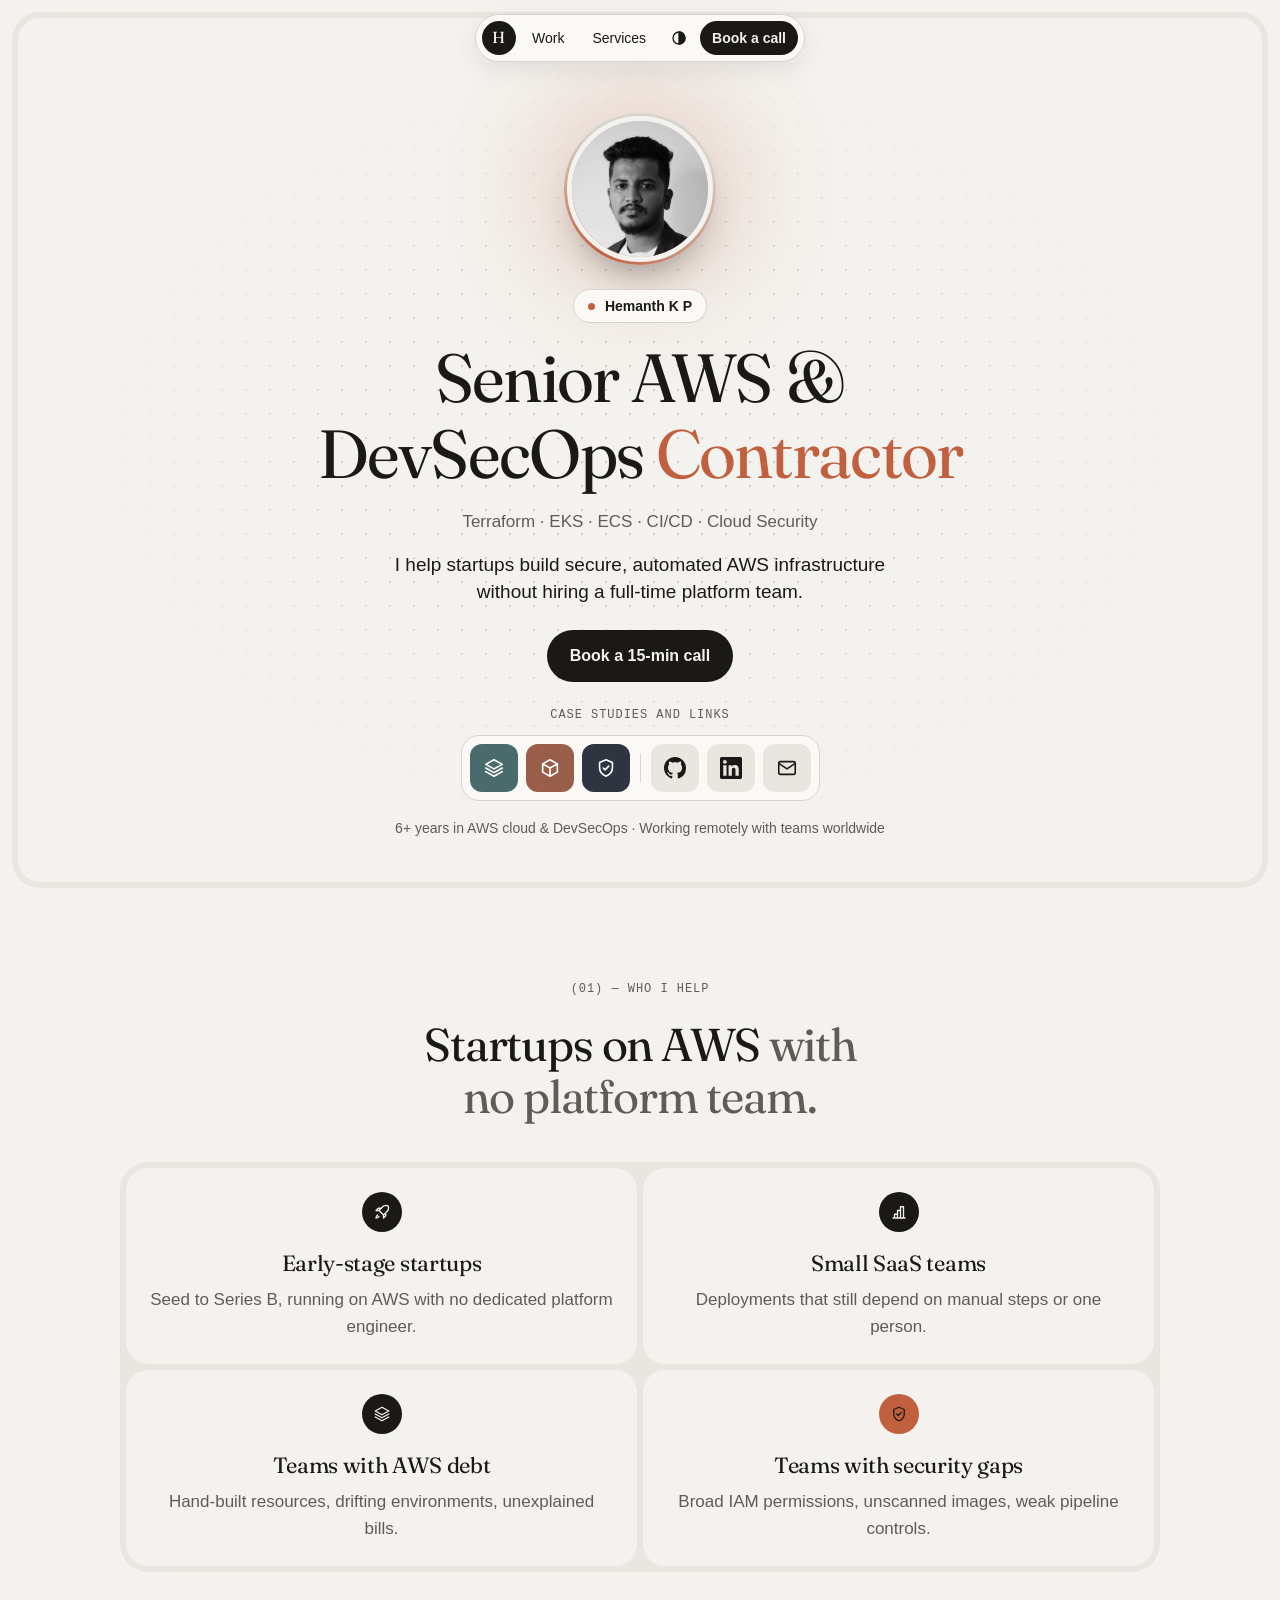
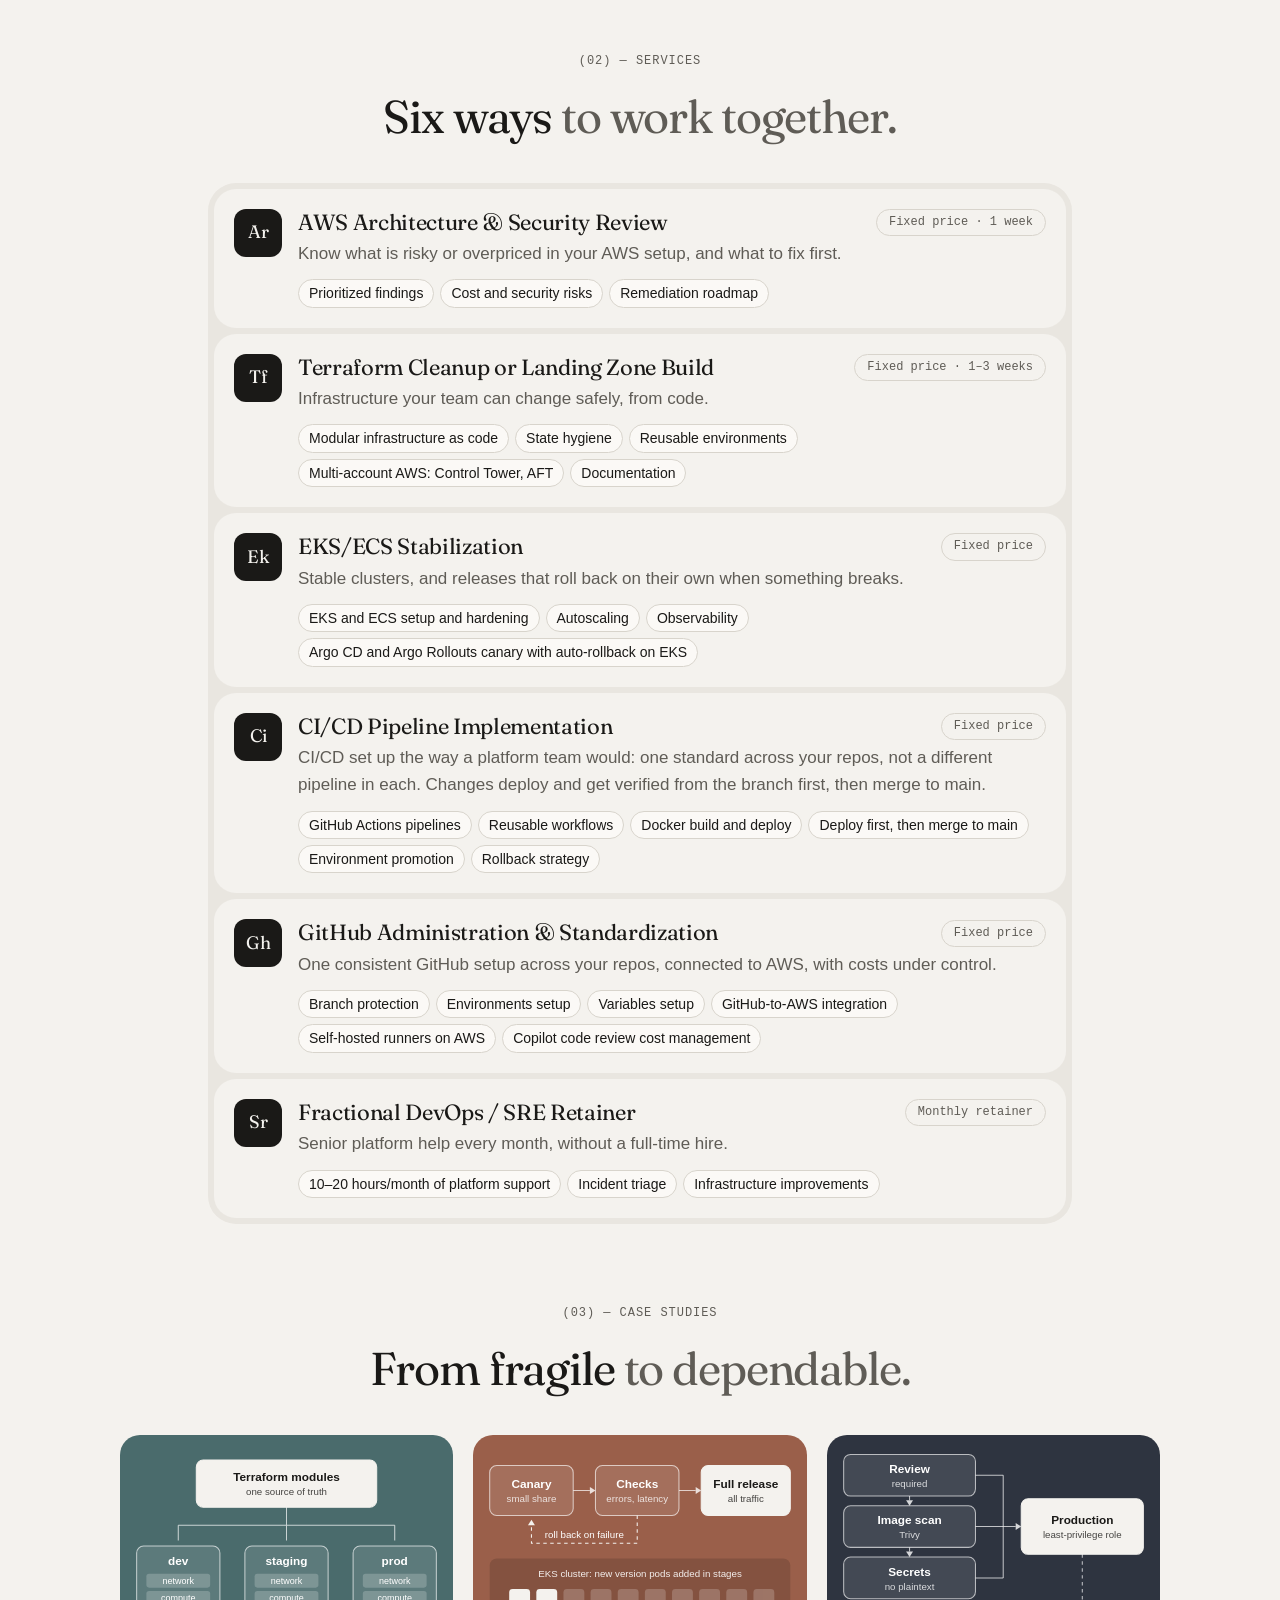
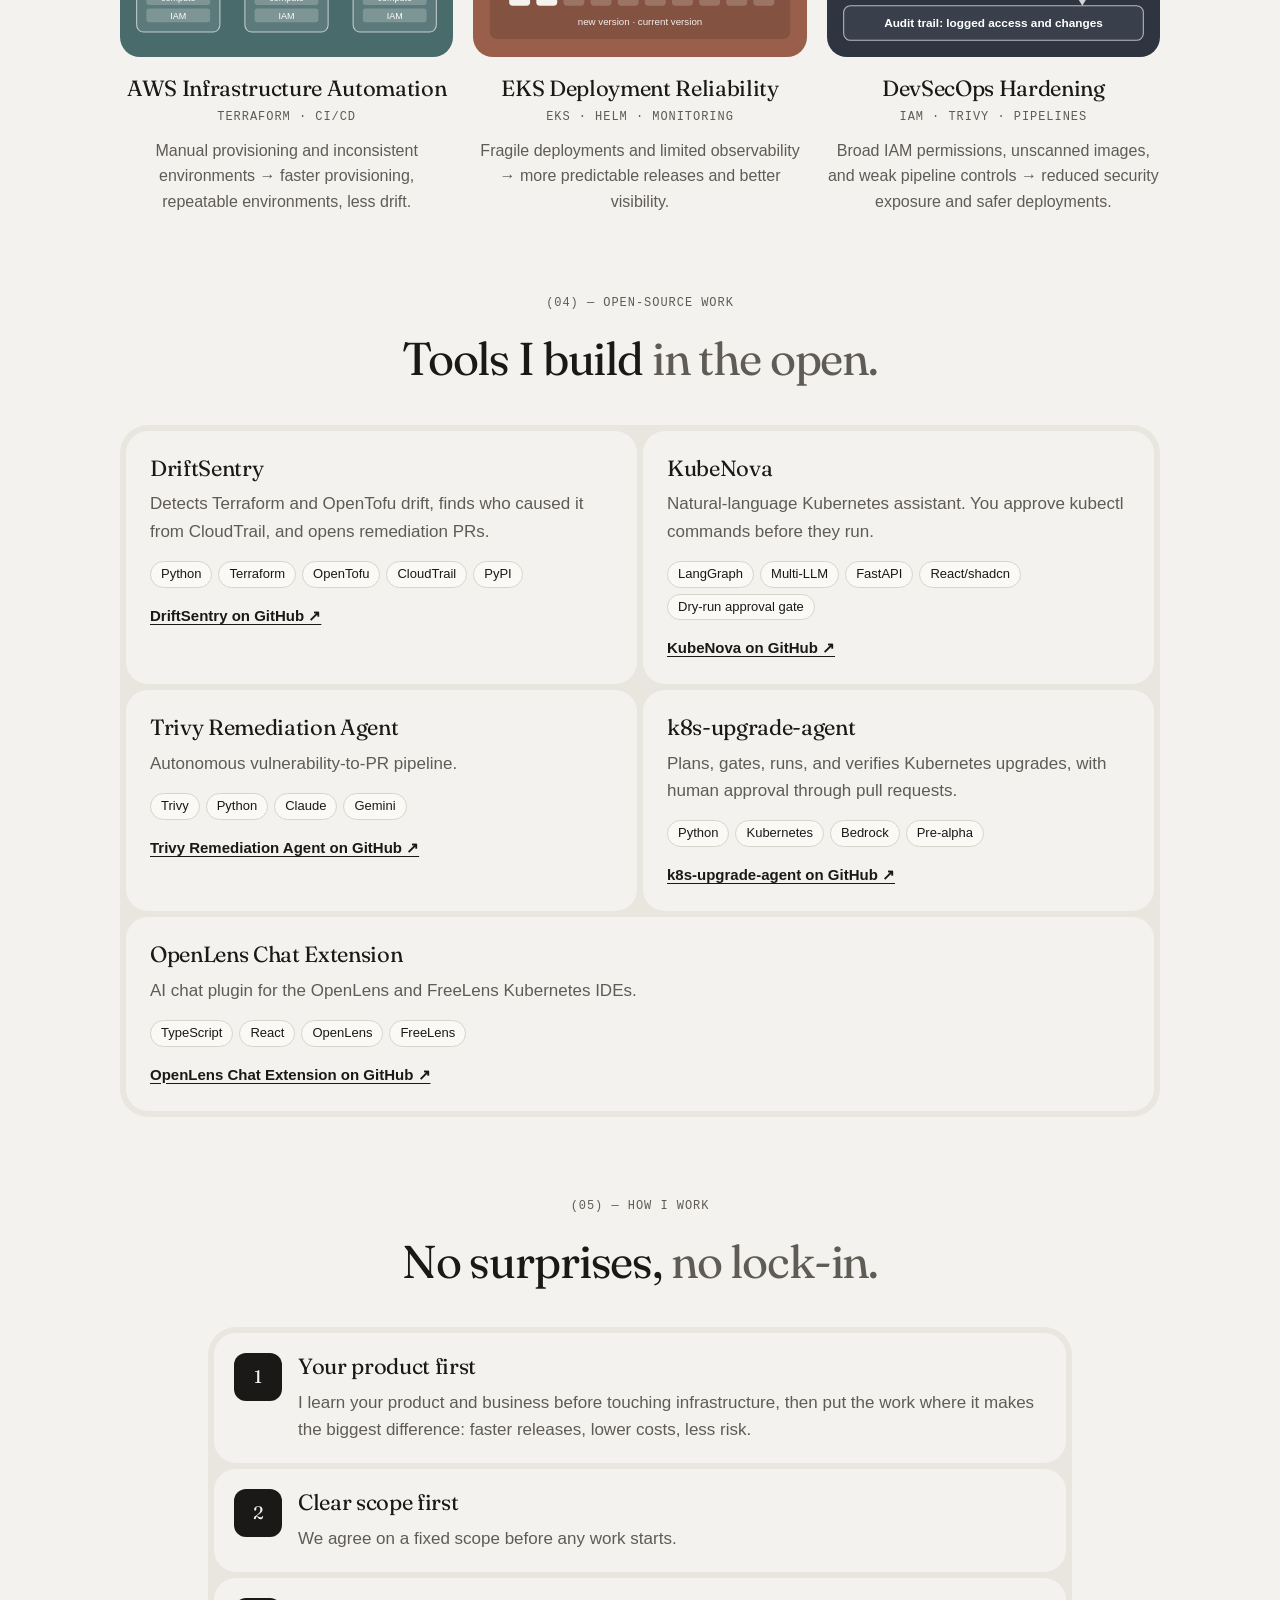
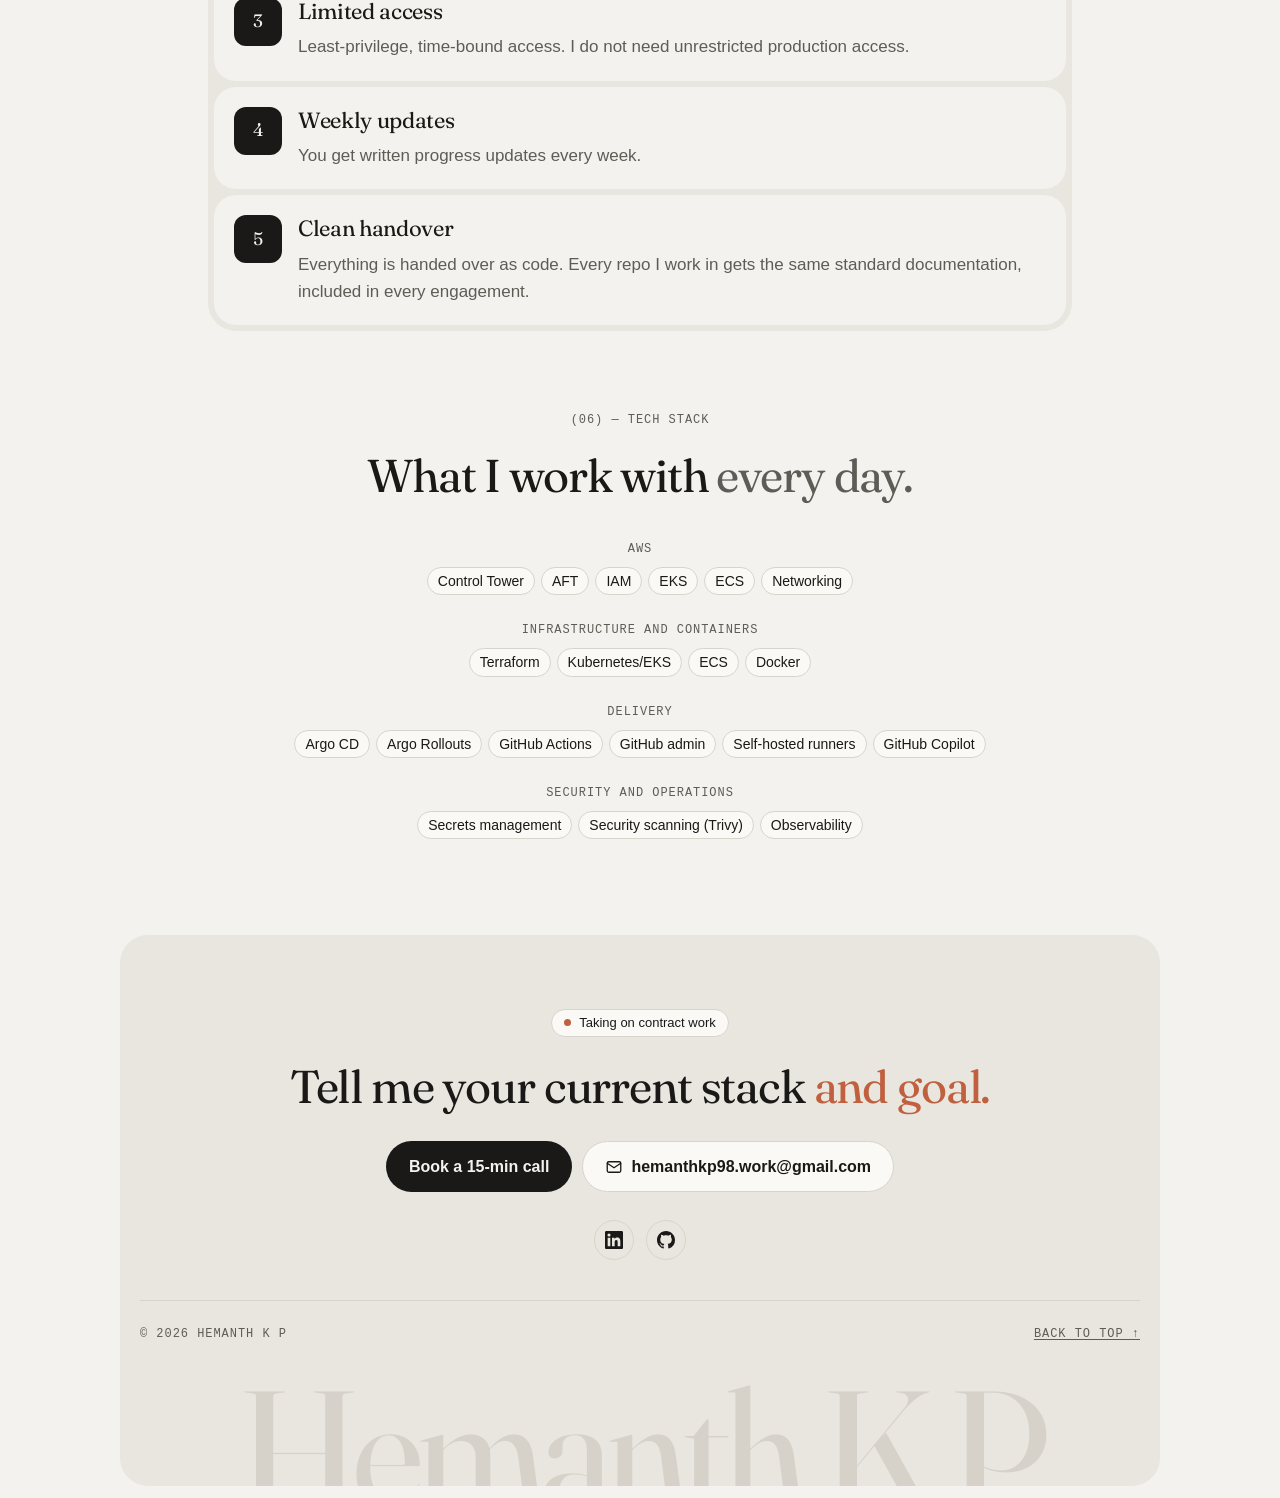
==== index.html @ f5796309 "Add portfolio site for AWS and DevSecOps contracting A static sales page for freelance AWS and DevSe" ====
<!doctype html>
<html lang="en">
<head>
  <meta charset="utf-8">
  <meta name="viewport" content="width=device-width, initial-scale=1">
  <title>Hemanth K P | Senior AWS &amp; DevSecOps Contractor</title>
  <meta name="description" content="I help startups build secure, automated AWS infrastructure without hiring a full-time platform team. Terraform, EKS, ECS, CI/CD, and cloud security.">
  <meta property="og:type" content="website">
  <meta property="og:site_name" content="Hemanth K P">
  <meta property="og:title" content="Hemanth K P | Senior AWS &amp; DevSecOps Contractor">
  <meta property="og:description" content="I help startups build secure, automated AWS infrastructure without hiring a full-time platform team.">
  <meta name="twitter:card" content="summary">
  <link rel="icon" href="assets/img/favicon.svg" type="image/svg+xml">
  <script>
    document.documentElement.classList.add('js');
    try {
      var savedTheme = localStorage.getItem('theme');
      if (savedTheme) document.documentElement.dataset.theme = savedTheme;
    } catch (e) {}
  </script>
  <link rel="preconnect" href="https://fonts.googleapis.com">
  <link rel="preconnect" href="https://fonts.gstatic.com" crossorigin>
  <link rel="stylesheet" href="https://fonts.googleapis.com/css2?family=Fraunces:opsz,wght@9..144,400&amp;display=swap">
  <link rel="stylesheet" href="assets/css/style.css">
  <script src="assets/js/site.js" defer></script>
</head>
<body>
  <svg class="sprite" aria-hidden="true">
    <symbol id="i-infra" viewBox="0 0 24 24"><path d="M12 3 3 8l9 5 9-5zM3 12l9 5 9-5M3 16l9 5 9-5"/></symbol>
    <symbol id="i-rollout" viewBox="0 0 24 24"><path d="M12 3 4 7.5v9L12 21l8-4.5v-9zM4 7.5l8 4.5 8-4.5M12 12v9"/></symbol>
    <symbol id="i-shield" viewBox="0 0 24 24"><path d="M12 3 5 6v5.5c0 4.4 2.9 7.9 7 9.5 4.1-1.6 7-5.1 7-9.5V6zM9 12l2 2 4-4"/></symbol>
    <symbol id="i-mail" viewBox="0 0 24 24"><rect x="3" y="5" width="18" height="14" rx="2"/><path d="m3 7 9 6 9-6"/></symbol>
    <symbol id="i-theme" viewBox="0 0 24 24"><circle cx="12" cy="12" r="8"/><path d="M12 4v16a8 8 0 0 0 0-16z" fill="currentColor"/></symbol>
    <symbol id="i-rocket" viewBox="0 0 24 24"><path d="M14 4c3-1 5-1 6 0 1 1 1 3 0 6l-6 6-6-6zM8 10H4l3-3h4M14 16v4l3-3v-4M6 16c-1 1-2 3-2 4 1 0 3-1 4-2"/></symbol>
    <symbol id="i-steps" viewBox="0 0 24 24"><path d="M4 20h16M6 20v-5h4v5M10 20V10h4v10M14 20V5h4v15"/></symbol>
    <symbol id="i-github" viewBox="0 0 16 16"><path d="M8 0C3.58 0 0 3.58 0 8c0 3.54 2.29 6.53 5.47 7.59.4.07.55-.17.55-.38 0-.19-.01-.82-.01-1.49-2.01.37-2.53-.49-2.69-.94-.09-.23-.48-.94-.82-1.13-.28-.15-.68-.52-.01-.53.63-.01 1.08.58 1.23.82.72 1.21 1.87.87 2.33.66.07-.52.28-.87.51-1.07-1.78-.2-3.64-.89-3.64-3.95 0-.87.31-1.59.82-2.15-.08-.2-.36-1.02.08-2.12 0 0 .67-.21 2.2.82.64-.18 1.32-.27 2-.27s1.36.09 2 .27c1.53-1.04 2.2-.82 2.2-.82.44 1.1.16 1.92.08 2.12.51.56.82 1.27.82 2.15 0 3.07-1.87 3.75-3.65 3.95.29.25.54.73.54 1.48 0 1.07-.01 1.93-.01 2.2 0 .21.15.46.55.38A8.01 8.01 0 0 0 16 8c0-4.42-3.58-8-8-8z"/></symbol>
    <symbol id="i-linkedin" viewBox="0 0 24 24"><path d="M20.45 20.45h-3.56v-5.57c0-1.33-.02-3.04-1.85-3.04-1.85 0-2.14 1.45-2.14 2.94v5.67H9.35V9h3.41v1.56h.05c.48-.9 1.64-1.85 3.37-1.85 3.6 0 4.27 2.37 4.27 5.46v6.28zM5.34 7.43a2.06 2.06 0 1 1 0-4.13 2.06 2.06 0 0 1 0 4.13zM7.12 20.45H3.56V9h3.56v11.45zM22.22 0H1.77C.79 0 0 .77 0 1.73v20.54C0 23.23.79 24 1.77 24h20.45c.98 0 1.78-.77 1.78-1.73V1.73C24 .77 23.2 0 22.22 0z"/></symbol>
  </svg>

  <nav class="nav" aria-label="Main">
    <div class="nav-pill">
      <a class="nav-logo" href="index.html" aria-label="Hemanth K P, home">H</a>
      <a class="nav-link" href="#work">Work</a>
      <a class="nav-link" href="#services">Services</a>
      <button class="theme-toggle" type="button" aria-label="Dark theme"><svg class="icon" aria-hidden="true"><use href="#i-theme"></use></svg></button>
      <a class="nav-link nav-book" href="https://calendly.com/hemanthkp98/15min" target="_blank" rel="noopener">Book a call</a>
    </div>
  </nav>

  <header class="hero">
    <div class="avatar"><img src="assets/img/hemanth.jpg" width="408" height="408" alt="Hemanth K P"></div>
    <p class="name-pill"><strong>Hemanth K P</strong></p>
    <h1>Senior AWS &amp; DevSecOps <span class="accent">Contractor</span></h1>
    <p class="hero-tech">Terraform · EKS · ECS · CI/CD · Cloud Security</p>
    <p class="subline">I help startups build secure, automated AWS infrastructure without hiring a full-time platform team.</p>
    <a class="button" href="https://calendly.com/hemanthkp98/15min" target="_blank" rel="noopener">Book a 15-min call</a>
    <p class="label">Case studies and links</p>
    <ul class="dock">
      <li><a class="work-1" href="case-studies/aws-infrastructure-automation.html" aria-label="Case study: AWS Infrastructure Automation" title="AWS Infrastructure Automation"><svg class="icon" aria-hidden="true"><use href="#i-infra"></use></svg></a></li>
      <li><a class="work-2" href="case-studies/eks-deployment-reliability.html" aria-label="Case study: EKS Deployment Reliability" title="EKS Deployment Reliability"><svg class="icon" aria-hidden="true"><use href="#i-rollout"></use></svg></a></li>
      <li><a class="work-3" href="case-studies/devsecops-hardening.html" aria-label="Case study: DevSecOps Hardening" title="DevSecOps Hardening"><svg class="icon" aria-hidden="true"><use href="#i-shield"></use></svg></a></li>
      <li class="dock-divider" aria-hidden="true"></li>
      <li><a href="https://github.com/hemanthkp98" aria-label="GitHub" title="GitHub"><svg class="icon icon-solid" aria-hidden="true"><use href="#i-github"></use></svg></a></li>
      <li><a href="https://www.linkedin.com/in/hemanth-kp-a13a91185/" aria-label="LinkedIn" title="LinkedIn"><svg class="icon icon-solid" aria-hidden="true"><use href="#i-linkedin"></use></svg></a></li>
      <li><a href="mailto:hemanthkp98.work@gmail.com" aria-label="Email" title="Email"><svg class="icon" aria-hidden="true"><use href="#i-mail"></use></svg></a></li>
    </ul>
    <p class="hero-note">6+ years in AWS cloud &amp; DevSecOps · Working remotely with teams worldwide</p>
  </header>

  <main class="wrap">
    <section class="section" aria-labelledby="who">
      <div class="section-head">
        <p class="label">(01) — Who I help</p>
        <h2 id="who">Startups on AWS <span class="dim">with no platform team.</span></h2>
      </div>
      <div class="tray tray-2">
        <div class="cell cell-center">
          <div class="circle"><svg class="icon" aria-hidden="true"><use href="#i-rocket"></use></svg></div>
          <h3>Early-stage startups</h3>
          <p>Seed to Series B, running on AWS with no dedicated platform engineer.</p>
        </div>
        <div class="cell cell-center">
          <div class="circle"><svg class="icon" aria-hidden="true"><use href="#i-steps"></use></svg></div>
          <h3>Small SaaS teams</h3>
          <p>Deployments that still depend on manual steps or one person.</p>
        </div>
        <div class="cell cell-center">
          <div class="circle"><svg class="icon" aria-hidden="true"><use href="#i-infra"></use></svg></div>
          <h3>Teams with AWS debt</h3>
          <p>Hand-built resources, drifting environments, unexplained bills.</p>
        </div>
        <div class="cell cell-center">
          <div class="circle circle-accent"><svg class="icon" aria-hidden="true"><use href="#i-shield"></use></svg></div>
          <h3>Teams with security gaps</h3>
          <p>Broad IAM permissions, unscanned images, weak pipeline controls.</p>
        </div>
      </div>
    </section>

    <section class="section" id="services" aria-labelledby="services-title">
      <div class="section-head">
        <p class="label">(02) — Services</p>
        <h2 id="services-title">Six ways <span class="dim">to work together.</span></h2>
      </div>
      <div class="tray rows">
        <div class="cell row">
          <div class="tile" aria-hidden="true">Ar</div>
          <div class="row-body">
            <div class="row-title">
              <h3>AWS Architecture &amp; Security Review</h3>
              <span class="format">Fixed price · 1 week</span>
            </div>
            <p>Know what is risky or overpriced in your AWS setup, and what to fix first.</p>
            <ul class="chips">
              <li>Prioritized findings</li>
              <li>Cost and security risks</li>
              <li>Remediation roadmap</li>
            </ul>
          </div>
        </div>
        <div class="cell row">
          <div class="tile" aria-hidden="true">Tf</div>
          <div class="row-body">
            <div class="row-title">
              <h3>Terraform Cleanup or Landing Zone Build</h3>
              <span class="format">Fixed price · 1–3 weeks</span>
            </div>
            <p>Infrastructure your team can change safely, from code.</p>
            <ul class="chips">
              <li>Modular infrastructure as code</li>
              <li>State hygiene</li>
              <li>Reusable environments</li>
              <li>Multi-account AWS: Control Tower, AFT</li>
              <li>Documentation</li>
            </ul>
          </div>
        </div>
        <div class="cell row">
          <div class="tile" aria-hidden="true">Ek</div>
          <div class="row-body">
            <div class="row-title">
              <h3>EKS/ECS Stabilization</h3>
              <span class="format">Fixed price</span>
            </div>
            <p>Stable clusters, and releases that roll back on their own when something breaks.</p>
            <ul class="chips">
              <li>EKS and ECS setup and hardening</li>
              <li>Autoscaling</li>
              <li>Observability</li>
              <li>Argo CD and Argo Rollouts canary with auto-rollback on EKS</li>
            </ul>
          </div>
        </div>
        <div class="cell row">
          <div class="tile" aria-hidden="true">Ci</div>
          <div class="row-body">
            <div class="row-title">
              <h3>CI/CD Pipeline Implementation</h3>
              <span class="format">Fixed price</span>
            </div>
            <p>CI/CD set up the way a platform team would: one standard across your repos, not a different pipeline in each. Changes deploy and get verified from the branch first, then merge to main.</p>
            <ul class="chips">
              <li>GitHub Actions pipelines</li>
              <li>Reusable workflows</li>
              <li>Docker build and deploy</li>
              <li>Deploy first, then merge to main</li>
              <li>Environment promotion</li>
              <li>Rollback strategy</li>
            </ul>
          </div>
        </div>
        <div class="cell row">
          <div class="tile" aria-hidden="true">Gh</div>
          <div class="row-body">
            <div class="row-title">
              <h3>GitHub Administration &amp; Standardization</h3>
              <span class="format">Fixed price</span>
            </div>
            <p>One consistent GitHub setup across your repos, connected to AWS, with costs under control.</p>
            <ul class="chips">
              <li>Branch protection</li>
              <li>Environments setup</li>
              <li>Variables setup</li>
              <li>GitHub-to-AWS integration</li>
              <li>Self-hosted runners on AWS</li>
              <li>Copilot code review cost management</li>
            </ul>
          </div>
        </div>
        <div class="cell row">
          <div class="tile" aria-hidden="true">Sr</div>
          <div class="row-body">
            <div class="row-title">
              <h3>Fractional DevOps / SRE Retainer</h3>
              <span class="format">Monthly retainer</span>
            </div>
            <p>Senior platform help every month, without a full-time hire.</p>
            <ul class="chips">
              <li>10–20 hours/month of platform support</li>
              <li>Incident triage</li>
              <li>Infrastructure improvements</li>
            </ul>
          </div>
        </div>
      </div>
    </section>

    <section class="section" id="work" aria-labelledby="work-title">
      <div class="section-head">
        <p class="label">(03) — Case studies</p>
        <h2 id="work-title">From fragile <span class="dim">to dependable.</span></h2>
      </div>
      <div class="work-grid">
        <a class="work-card" href="case-studies/aws-infrastructure-automation.html">
          <img src="assets/img/cover-aws-infrastructure-automation.svg" width="480" height="320" loading="lazy" alt="">
          <h3>AWS Infrastructure Automation</h3>
          <p class="label">Terraform · CI/CD</p>
          <p>Manual provisioning and inconsistent environments → faster provisioning, repeatable environments, less drift.</p>
        </a>
        <a class="work-card" href="case-studies/eks-deployment-reliability.html">
          <img src="assets/img/cover-eks-deployment-reliability.svg" width="480" height="320" loading="lazy" alt="">
          <h3>EKS Deployment Reliability</h3>
          <p class="label">EKS · Helm · Monitoring</p>
          <p>Fragile deployments and limited observability → more predictable releases and better visibility.</p>
        </a>
        <a class="work-card" href="case-studies/devsecops-hardening.html">
          <img src="assets/img/cover-devsecops-hardening.svg" width="480" height="320" loading="lazy" alt="">
          <h3>DevSecOps Hardening</h3>
          <p class="label">IAM · Trivy · Pipelines</p>
          <p>Broad IAM permissions, unscanned images, and weak pipeline controls → reduced security exposure and safer deployments.</p>
        </a>
      </div>
    </section>

    <section class="section" aria-labelledby="open-source">
      <div class="section-head">
        <p class="label">(04) — Open-source work</p>
        <h2 id="open-source">Tools I build <span class="dim">in the open.</span></h2>
      </div>
      <div class="tray tray-2 oss">
        <div class="cell">
          <h3>DriftSentry</h3>
          <p>Detects Terraform and OpenTofu drift, finds who caused it from CloudTrail, and opens remediation PRs.</p>
          <ul class="chips">
            <li>Python</li>
            <li>Terraform</li>
            <li>OpenTofu</li>
            <li>CloudTrail</li>
            <li>PyPI</li>
          </ul>
          <p class="oss-link"><a href="https://github.com/hemanthkp98/driftsentry" target="_blank" rel="noopener">DriftSentry on GitHub ↗</a></p>
        </div>
        <div class="cell">
          <h3>KubeNova</h3>
          <p>Natural-language Kubernetes assistant. You approve kubectl commands before they run.</p>
          <ul class="chips">
            <li>LangGraph</li>
            <li>Multi-LLM</li>
            <li>FastAPI</li>
            <li>React/shadcn</li>
            <li>Dry-run approval gate</li>
          </ul>
          <p class="oss-link"><a href="https://github.com/hemanthkp98/kubenova" target="_blank" rel="noopener">KubeNova on GitHub ↗</a></p>
        </div>
        <div class="cell">
          <h3>Trivy Remediation Agent</h3>
          <p>Autonomous vulnerability-to-PR pipeline.</p>
          <ul class="chips">
            <li>Trivy</li>
            <li>Python</li>
            <li>Claude</li>
            <li>Gemini</li>
          </ul>
          <p class="oss-link"><a href="https://github.com/hemanthkp98/trivy-remediation-agent" target="_blank" rel="noopener">Trivy Remediation Agent on GitHub ↗</a></p>
        </div>
        <div class="cell">
          <h3>k8s-upgrade-agent</h3>
          <p>Plans, gates, runs, and verifies Kubernetes upgrades, with human approval through pull requests.</p>
          <ul class="chips">
            <li>Python</li>
            <li>Kubernetes</li>
            <li>Bedrock</li>
            <li>Pre-alpha</li>
          </ul>
          <p class="oss-link"><a href="https://github.com/hemanthkp98/k8s-upgrade-agent" target="_blank" rel="noopener">k8s-upgrade-agent on GitHub ↗</a></p>
        </div>
        <div class="cell">
          <h3>OpenLens Chat Extension</h3>
          <p>AI chat plugin for the OpenLens and FreeLens Kubernetes IDEs.</p>
          <ul class="chips">
            <li>TypeScript</li>
            <li>React</li>
            <li>OpenLens</li>
            <li>FreeLens</li>
          </ul>
          <p class="oss-link"><a href="https://github.com/hemanthkp98/openlens-chat-extension" target="_blank" rel="noopener">OpenLens Chat Extension on GitHub ↗</a></p>
        </div>
      </div>
    </section>

    <section class="section" aria-labelledby="how-i-work">
      <div class="section-head">
        <p class="label">(05) — How I work</p>
        <h2 id="how-i-work">No surprises, <span class="dim">no lock-in.</span></h2>
      </div>
      <div class="tray rows">
        <div class="cell row">
          <div class="tile" aria-hidden="true">1</div>
          <div class="row-body">
            <h3>Your product first</h3>
            <p>I learn your product and business before touching infrastructure, then put the work where it makes the biggest difference: faster releases, lower costs, less risk.</p>
          </div>
        </div>
        <div class="cell row">
          <div class="tile" aria-hidden="true">2</div>
          <div class="row-body">
            <h3>Clear scope first</h3>
            <p>We agree on a fixed scope before any work starts.</p>
          </div>
        </div>
        <div class="cell row">
          <div class="tile" aria-hidden="true">3</div>
          <div class="row-body">
            <h3>Limited access</h3>
            <p>Least-privilege, time-bound access. I do not need unrestricted production access.</p>
          </div>
        </div>
        <div class="cell row">
          <div class="tile" aria-hidden="true">4</div>
          <div class="row-body">
            <h3>Weekly updates</h3>
            <p>You get written progress updates every week.</p>
          </div>
        </div>
        <div class="cell row">
          <div class="tile" aria-hidden="true">5</div>
          <div class="row-body">
            <h3>Clean handover</h3>
            <p>Everything is handed over as code. Every repo I work in gets the same standard documentation, included in every engagement.</p>
          </div>
        </div>
      </div>
    </section>

    <section class="section" aria-labelledby="tech-stack">
      <div class="section-head">
        <p class="label">(06) — Tech stack</p>
        <h2 id="tech-stack">What I work with <span class="dim">every day.</span></h2>
      </div>
      <div class="stack">
        <div>
          <h3>AWS</h3>
          <ul class="chips">
            <li>Control Tower</li>
            <li>AFT</li>
            <li>IAM</li>
            <li>EKS</li>
            <li>ECS</li>
            <li>Networking</li>
          </ul>
        </div>
        <div>
          <h3>Infrastructure and containers</h3>
          <ul class="chips">
            <li>Terraform</li>
            <li>Kubernetes/EKS</li>
            <li>ECS</li>
            <li>Docker</li>
          </ul>
        </div>
        <div>
          <h3>Delivery</h3>
          <ul class="chips">
            <li>Argo CD</li>
            <li>Argo Rollouts</li>
            <li>GitHub Actions</li>
            <li>GitHub admin</li>
            <li>Self-hosted runners</li>
            <li>GitHub Copilot</li>
          </ul>
        </div>
        <div>
          <h3>Security and operations</h3>
          <ul class="chips">
            <li>Secrets management</li>
            <li>Security scanning (Trivy)</li>
            <li>Observability</li>
          </ul>
        </div>
      </div>
    </section>
  </main>

  <div class="wrap">
    <footer class="closing">
      <div class="closing-body" id="contact">
        <p class="status">Taking on contract work</p>
        <h2>Tell me your current stack <span class="accent">and goal.</span></h2>
        <div class="closing-actions">
          <a class="button" href="https://calendly.com/hemanthkp98/15min" target="_blank" rel="noopener">Book a 15-min call</a>
          <a class="button button-quiet" href="mailto:hemanthkp98.work@gmail.com"><svg class="icon" aria-hidden="true"><use href="#i-mail"></use></svg>hemanthkp98.work@gmail.com</a>
        </div>
        <ul class="socials">
          <li><a href="https://www.linkedin.com/in/hemanth-kp-a13a91185/" aria-label="LinkedIn"><svg class="icon icon-solid" aria-hidden="true"><use href="#i-linkedin"></use></svg></a></li>
          <li><a href="https://github.com/hemanthkp98" aria-label="GitHub"><svg class="icon icon-solid" aria-hidden="true"><use href="#i-github"></use></svg></a></li>
        </ul>
        <div class="footer-row label">
          <p>© 2026 Hemanth K P</p>
          <a href="#top">Back to top ↑</a>
        </div>
      </div>
      <div class="watermark" aria-hidden="true"></div>
    </footer>
  </div>
</body>
</html>
---- assets/css/style.css ----
:root {
  color-scheme: light;
  --bg: #f4f2ee;
  --raised: #fbf9f6;
  --tray: #e9e6e0;
  --text: #1a1917;
  --muted: #5f5c56;
  --border: #d8d4cc;
  --accent: #c0603e;
  --ink: #1a1917;
  --on-ink: #f4f2ee;
  --dot: #d3cfc6;
  --glow: rgba(192, 96, 62, 0.16);
  --watermark: #d6d2ca;
  --serif: "Fraunces", Georgia, "Times New Roman", serif;
  --sans: -apple-system, BlinkMacSystemFont, "Segoe UI", Roboto, Helvetica, Arial, sans-serif;
  --mono: ui-monospace, SFMono-Regular, Menlo, Consolas, monospace;
}

@media (prefers-color-scheme: dark) {
  :root:not([data-theme="light"]) {
    color-scheme: dark;
    --bg: #161513;
    --raised: #201e1b;
    --tray: #2a2825;
    --text: #f4f2ee;
    --muted: #b0aca4;
    --border: #3b3834;
    --accent: #e58d68;
    --ink: #f4f2ee;
    --on-ink: #1a1917;
    --dot: #35322e;
    --glow: rgba(229, 141, 104, 0.14);
    --watermark: #3a3733;
  }
}

:root[data-theme="dark"] {
  color-scheme: dark;
  --bg: #161513;
  --raised: #201e1b;
  --tray: #2a2825;
  --text: #f4f2ee;
  --muted: #b0aca4;
  --border: #3b3834;
  --accent: #e58d68;
  --ink: #f4f2ee;
  --on-ink: #1a1917;
  --dot: #35322e;
  --glow: rgba(229, 141, 104, 0.14);
  --watermark: #3a3733;
}

*,
*::before,
*::after {
  box-sizing: border-box;
}

html {
  -webkit-text-size-adjust: 100%;
  text-size-adjust: 100%;
}

body {
  margin: 0;
  background: var(--bg);
  color: var(--text);
  font-family: var(--sans);
  font-size: 1.0625rem;
  line-height: 1.6;
  overflow-wrap: break-word;
}

h1,
h2,
h3 {
  margin: 0;
  font-family: var(--serif);
  font-weight: 400;
  line-height: 1.12;
  letter-spacing: -0.025em;
  text-wrap: balance;
}

h1 {
  font-size: clamp(2.5rem, 7vw, 4.25rem);
}

h2 {
  font-size: clamp(2rem, 5vw, 2.875rem);
}

h3 {
  font-size: 1.375rem;
  line-height: 1.25;
  letter-spacing: -0.015em;
}

p {
  margin: 0 0 1rem;
}

ul {
  margin: 0 0 1rem;
  padding-left: 1.25rem;
}

a {
  color: inherit;
  text-underline-offset: 0.18em;
}

a:focus-visible,
button:focus-visible {
  outline: 2px solid var(--accent);
  outline-offset: 2px;
}

img,
svg {
  display: block;
}

img {
  max-width: 100%;
  height: auto;
}

.sprite {
  display: none;
}

.icon {
  width: 1.125rem;
  height: 1.125rem;
  fill: none;
  stroke: currentColor;
  stroke-width: 1.75;
  stroke-linecap: round;
  stroke-linejoin: round;
}

.icon-solid {
  fill: currentColor;
  stroke: none;
}

.accent {
  color: var(--accent);
}

.dim {
  color: var(--muted);
}

.label {
  color: var(--muted);
  font-family: var(--mono);
  font-size: 0.75rem;
  letter-spacing: 0.08em;
  text-transform: uppercase;
}

/* Floating nav */

.nav {
  position: fixed;
  top: 0.875rem;
  left: 0;
  right: 0;
  z-index: 10;
  display: flex;
  justify-content: center;
  padding: 0 0.75rem;
  pointer-events: none;
}

.nav-pill {
  display: flex;
  align-items: center;
  gap: 0.25rem;
  padding: 0.375rem;
  border: 1px solid var(--border);
  border-radius: 999px;
  background: var(--raised);
  box-shadow: 0 8px 24px rgba(26, 25, 23, 0.08);
  font-size: 0.875rem;
  white-space: nowrap;
  pointer-events: auto;
}

.nav-logo {
  display: grid;
  place-items: center;
  width: 2.125rem;
  height: 2.125rem;
  border-radius: 50%;
  background: var(--ink);
  color: var(--on-ink);
  font-family: var(--serif);
  font-size: 1rem;
  text-decoration: none;
}

.nav-link {
  padding: 0.375rem 0.5rem;
  border-radius: 999px;
  text-decoration: none;
}

.nav-link:hover {
  background: var(--tray);
}

.nav-book {
  background: var(--ink);
  color: var(--on-ink);
  font-weight: 600;
  padding-inline: 0.75rem;
}

.nav-book:hover {
  background: var(--ink);
  text-decoration: underline;
}

.theme-toggle {
  display: none;
  place-items: center;
  width: 2.125rem;
  height: 2.125rem;
  padding: 0;
  border: 0;
  border-radius: 50%;
  background: none;
  color: inherit;
  cursor: pointer;
}

.theme-toggle:hover {
  background: var(--tray);
}

.js .theme-toggle {
  display: grid;
}

@media (min-width: 680px) {
  .nav-link {
    padding-inline: 0.75rem;
  }
}

/* Hero */

.hero {
  position: relative;
  display: flex;
  flex-direction: column;
  align-items: center;
  justify-content: center;
  min-height: calc(100vh - 1.5rem);
  margin: 0.75rem;
  padding: 5rem 1rem 1.75rem;
  overflow: hidden;
  border: 6px solid var(--tray);
  border-radius: 28px;
  text-align: center;
}

.hero::before {
  content: "";
  position: absolute;
  inset: 0;
  background-image: radial-gradient(var(--dot) 1px, transparent 1.5px);
  background-size: 24px 24px;
  -webkit-mask-image: radial-gradient(ellipse at center, #000 20%, transparent 72%);
  mask-image: radial-gradient(ellipse at center, #000 20%, transparent 72%);
}

.hero > * {
  position: relative;
}

/* Accent ring that fades into the border colour, with a gap between it and the photo.
   The extra 16px is the ring (3px) and gap (5px) on each side, so the photo itself stays 8rem. */
.avatar {
  width: calc(8rem + 16px);
  height: calc(8rem + 16px);
  padding: 3px;
  border-radius: 50%;
  background: conic-gradient(from 210deg, var(--accent), var(--border) 30%, var(--border) 60%, var(--accent));
  box-shadow: 0 22px 40px -22px rgba(26, 25, 23, 0.55), 0 0 90px 40px var(--glow);
}

.avatar img {
  display: block;
  width: 100%;
  height: 100%;
  border: 5px solid var(--bg);
  border-radius: 50%;
  object-fit: cover;
}

.name-pill {
  display: flex;
  align-items: center;
  gap: 0.625rem;
  margin: 1.5rem 0 1rem;
  padding: 0.3125rem 0.875rem;
  border: 1px solid var(--border);
  border-radius: 999px;
  background: var(--raised);
  font-size: 0.875rem;
}

.name-pill strong {
  font-weight: 600;
}

.name-pill::before {
  content: "";
  width: 0.4375rem;
  height: 0.4375rem;
  border-radius: 50%;
  background: var(--accent);
}


.hero h1 {
  max-width: 46rem;
}

.hero-tech {
  margin: 1rem 0 0;
  color: var(--muted);
}

.subline {
  max-width: 34rem;
  margin: 1rem 0 1.5rem;
  font-size: 1.1875rem;
  line-height: 1.45;
}

.button {
  display: inline-flex;
  align-items: center;
  gap: 0.5rem;
  padding: 0.75rem 1.375rem;
  border: 1px solid transparent;
  border-radius: 999px;
  background: var(--ink);
  color: var(--on-ink);
  font-size: 1rem;
  font-weight: 600;
  text-decoration: none;
}

.button:hover {
  text-decoration: underline;
}

.button-quiet {
  border-color: var(--border);
  background: var(--raised);
  color: var(--text);
}

@media (max-width: 420px) {
  .button-quiet {
    padding-inline: 0.875rem;
    font-size: 0.875rem;
  }
}

.hero .label {
  margin: 1.5rem 0 0.625rem;
}

.dock {
  display: flex;
  align-items: center;
  gap: 0.3125rem;
  margin: 0;
  padding: 0.375rem;
  border: 1px solid var(--border);
  border-radius: 1.125rem;
  background: var(--raised);
  list-style: none;
}

.dock a {
  display: grid;
  place-items: center;
  width: 2.375rem;
  height: 2.375rem;
  border-radius: 0.75rem;
  background: var(--tray);
  color: var(--text);
}

.dock a:hover {
  outline: 2px solid var(--border);
  outline-offset: 1px;
}

.dock .work-1,
.dock .work-2,
.dock .work-3 {
  color: #fff;
}

.work-1 {
  background: #4a6b6c !important;
}

.work-2 {
  background: #9a5f4a !important;
}

.work-3 {
  background: #2e3440 !important;
}

.dock-divider {
  width: 1px;
  height: 1.75rem;
  margin: 0 0.125rem;
  background: var(--border);
}

.hero-note {
  max-width: 34rem;
  margin: 1rem 0 0;
  color: var(--muted);
  font-size: 0.875rem;
}

@media (min-width: 680px) {
  .avatar {
    width: calc(8.5rem + 16px);
    height: calc(8.5rem + 16px);
  }

  .dock {
    gap: 0.5rem;
    padding: 0.5rem;
  }

  .dock a {
    width: 3rem;
    height: 3rem;
  }

  .dock .icon {
    width: 1.375rem;
    height: 1.375rem;
  }
}

/* Sections */

.wrap {
  width: 100%;
  max-width: 1072px;
  margin: 0 auto;
  padding: 0 1rem;
}

.section {
  padding-top: 5rem;
  scroll-margin-top: 1rem;
}

.section-head {
  max-width: 46rem;
  margin: 0 auto 2.5rem;
  text-align: center;
}

.section-head .label {
  margin-bottom: 1.25rem;
}

/* Nested rounded trays */

.tray {
  display: grid;
  gap: 0.375rem;
  padding: 0.375rem;
  border-radius: 1.75rem;
  background: var(--tray);
}

.cell {
  padding: 1.5rem;
  border-radius: 1.375rem;
  background: var(--bg);
}

.cell > :last-child {
  margin-bottom: 0;
}

.cell p {
  color: var(--muted);
}

.cell-center {
  text-align: center;
}

.cell-center .circle {
  margin: 0 auto 1.125rem;
}

.cell h3 {
  margin-bottom: 0.5rem;
}

.circle {
  display: grid;
  place-items: center;
  width: 2.5rem;
  height: 2.5rem;
  border-radius: 50%;
  background: var(--ink);
  color: var(--on-ink);
}

.circle-accent {
  background: var(--accent);
  color: #1a1917;
}

@media (min-width: 680px) {
  .tray-2 {
    grid-template-columns: repeat(2, 1fr);
  }

  .tray-2 > .cell:last-child:nth-child(odd) {
    grid-column: 1 / -1;
  }
}

/* Rows: services and how I work */

.rows {
  max-width: 54rem;
  margin: 0 auto;
}

.row {
  display: grid;
  grid-template-columns: auto 1fr;
  gap: 0 1rem;
  padding: 1.25rem;
}

.tile {
  display: grid;
  place-items: center;
  width: 3rem;
  height: 3rem;
  border-radius: 0.75rem;
  background: var(--ink);
  color: var(--on-ink);
  font-family: var(--serif);
  font-size: 1.125rem;
}

.row-body > :last-child {
  margin-bottom: 0;
}

.row-title {
  display: flex;
  flex-wrap: wrap;
  align-items: center;
  justify-content: space-between;
  gap: 0.375rem 0.75rem;
  margin-bottom: 0.25rem;
}

.row-title h3 {
  margin: 0;
}

.format {
  flex: none;
  padding: 0.1875rem 0.75rem;
  border: 1px solid var(--border);
  border-radius: 999px;
  color: var(--muted);
  font-family: var(--mono);
  font-size: 0.75rem;
  white-space: nowrap;
}

.row-body p {
  margin-bottom: 0.75rem;
}

.chips {
  display: flex;
  flex-wrap: wrap;
  gap: 0.375rem;
  margin: 0;
  padding: 0;
  list-style: none;
  font-size: 0.875rem;
}

.chips li {
  padding: 0.125rem 0.625rem;
  border: 1px solid var(--border);
  border-radius: 999px;
  background: var(--raised);
}

/* Case study cards */

.work-grid {
  display: grid;
  gap: 2.5rem 1.25rem;
}

@media (min-width: 900px) {
  .work-grid {
    grid-template-columns: repeat(3, 1fr);
  }
}

.work-card {
  display: block;
  text-align: center;
  text-decoration: none;
}

.work-card img {
  width: 100%;
  margin-bottom: 1.125rem;
  border-radius: 1.25rem;
}

.work-card h3 {
  margin-bottom: 0.375rem;
}

.work-card:hover h3 {
  text-decoration: underline;
  text-underline-offset: 0.18em;
}

.work-card .label {
  margin-bottom: 0.625rem;
}

.work-card p:last-child {
  max-width: 26rem;
  margin: 0 auto;
  color: var(--muted);
  font-size: 1rem;
}

/* Open source */

.oss .chips {
  margin-bottom: 1rem;
}

.oss .chips li {
  font-size: 0.8125rem;
}

.oss-link {
  font-size: 0.9375rem;
  font-weight: 600;
}

.cell p.oss-link {
  color: var(--text);
}

/* Tech stack */

.stack {
  display: grid;
  gap: 1.75rem;
  max-width: 46rem;
  margin: 0 auto;
  text-align: center;
}

.stack h3 {
  margin-bottom: 0.625rem;
  color: var(--muted);
  font-family: var(--mono);
  font-size: 0.75rem;
  font-weight: 400;
  letter-spacing: 0.08em;
  text-transform: uppercase;
}

.stack .chips {
  justify-content: center;
}

/* Closing panel */

.closing {
  position: relative;
  max-width: 1120px;
  margin: 6rem auto 0.75rem;
  overflow: hidden;
  border-radius: 1.75rem;
  background: var(--tray);
}

.closing-body {
  position: relative;
  padding: 4.5rem 1.25rem 0;
  text-align: center;
  scroll-margin-top: 1rem;
}

@media (max-width: 420px) {
  .closing-body {
    padding-inline: 1rem;
  }
}

.status {
  display: inline-flex;
  align-items: center;
  gap: 0.5rem;
  margin-bottom: 1.5rem;
  padding: 0.1875rem 0.75rem;
  border: 1px solid var(--border);
  border-radius: 999px;
  background: var(--raised);
  font-size: 0.8125rem;
  font-weight: 500;
}

.status::before {
  content: "";
  width: 0.4375rem;
  height: 0.4375rem;
  border-radius: 50%;
  background: var(--accent);
}

.closing h2 {
  margin-bottom: 1.75rem;
}

.closing-actions {
  display: flex;
  flex-wrap: wrap;
  justify-content: center;
  gap: 0.625rem;
}

.socials {
  display: flex;
  justify-content: center;
  gap: 0.75rem;
  margin: 1.75rem 0 0;
  padding: 0;
  list-style: none;
}

.socials a {
  display: grid;
  place-items: center;
  width: 2.5rem;
  height: 2.5rem;
  border: 1px solid var(--border);
  border-radius: 50%;
}

.socials a:hover {
  background: var(--raised);
}

.footer-row {
  display: flex;
  flex-wrap: wrap;
  align-items: center;
  justify-content: space-between;
  gap: 0.5rem 1.25rem;
  margin-top: 2.5rem;
  padding-top: 1.25rem;
  border-top: 1px solid var(--border);
  text-align: left;
}

.footer-row p {
  margin: 0;
}

.footer-row a {
  padding: 0.25rem 0;
}

.watermark {
  margin: 1rem 0 -0.28em;
  color: var(--watermark);
  font-family: var(--serif);
  font-size: clamp(3rem, 15.5vw, 10.5rem);
  line-height: 1;
  letter-spacing: -0.04em;
  text-align: center;
  white-space: nowrap;
  user-select: none;
}

/* In generated content because it is decoration, not text to read. */
.watermark::before {
  content: "Hemanth K P";
}

/* Case study pages */

.page {
  max-width: 720px;
  margin: 0 auto;
  padding: 6.5rem 1rem 0;
}

.back {
  display: inline-block;
  margin-bottom: 2.5rem;
  padding: 0.25rem 0;
  font-size: 0.9375rem;
}

.article-head {
  margin-bottom: 3rem;
  text-align: center;
}

.article-head .label {
  margin-bottom: 1.25rem;
}

.meta {
  display: flex;
  flex-wrap: wrap;
  justify-content: center;
  gap: 0.375rem;
  margin: 1.5rem 0 0;
  padding: 0;
  list-style: none;
}

.meta li {
  padding: 0.1875rem 0.75rem;
  border: 1px solid var(--border);
  border-radius: 999px;
  background: var(--raised);
  color: var(--muted);
  font-size: 0.8125rem;
}

article section {
  margin-top: 2.75rem;
}

article h2 {
  margin-bottom: 0.875rem;
  font-size: 1.75rem;
  line-height: 1.2;
  letter-spacing: -0.02em;
}

article li + li {
  margin-top: 0.5rem;
}

article .chips li,
article .meta li {
  margin-top: 0;
}

figure {
  margin: 0;
}

figure img {
  width: 100%;
  border: 1px solid var(--border);
  border-radius: 1.25rem;
}

.closing-case .closing-body {
  padding-bottom: 1.75rem;
}

.closing-case .footer-row {
  justify-content: center;
}

.closing-case h2 {
  max-width: 38rem;
  margin-inline: auto;
}
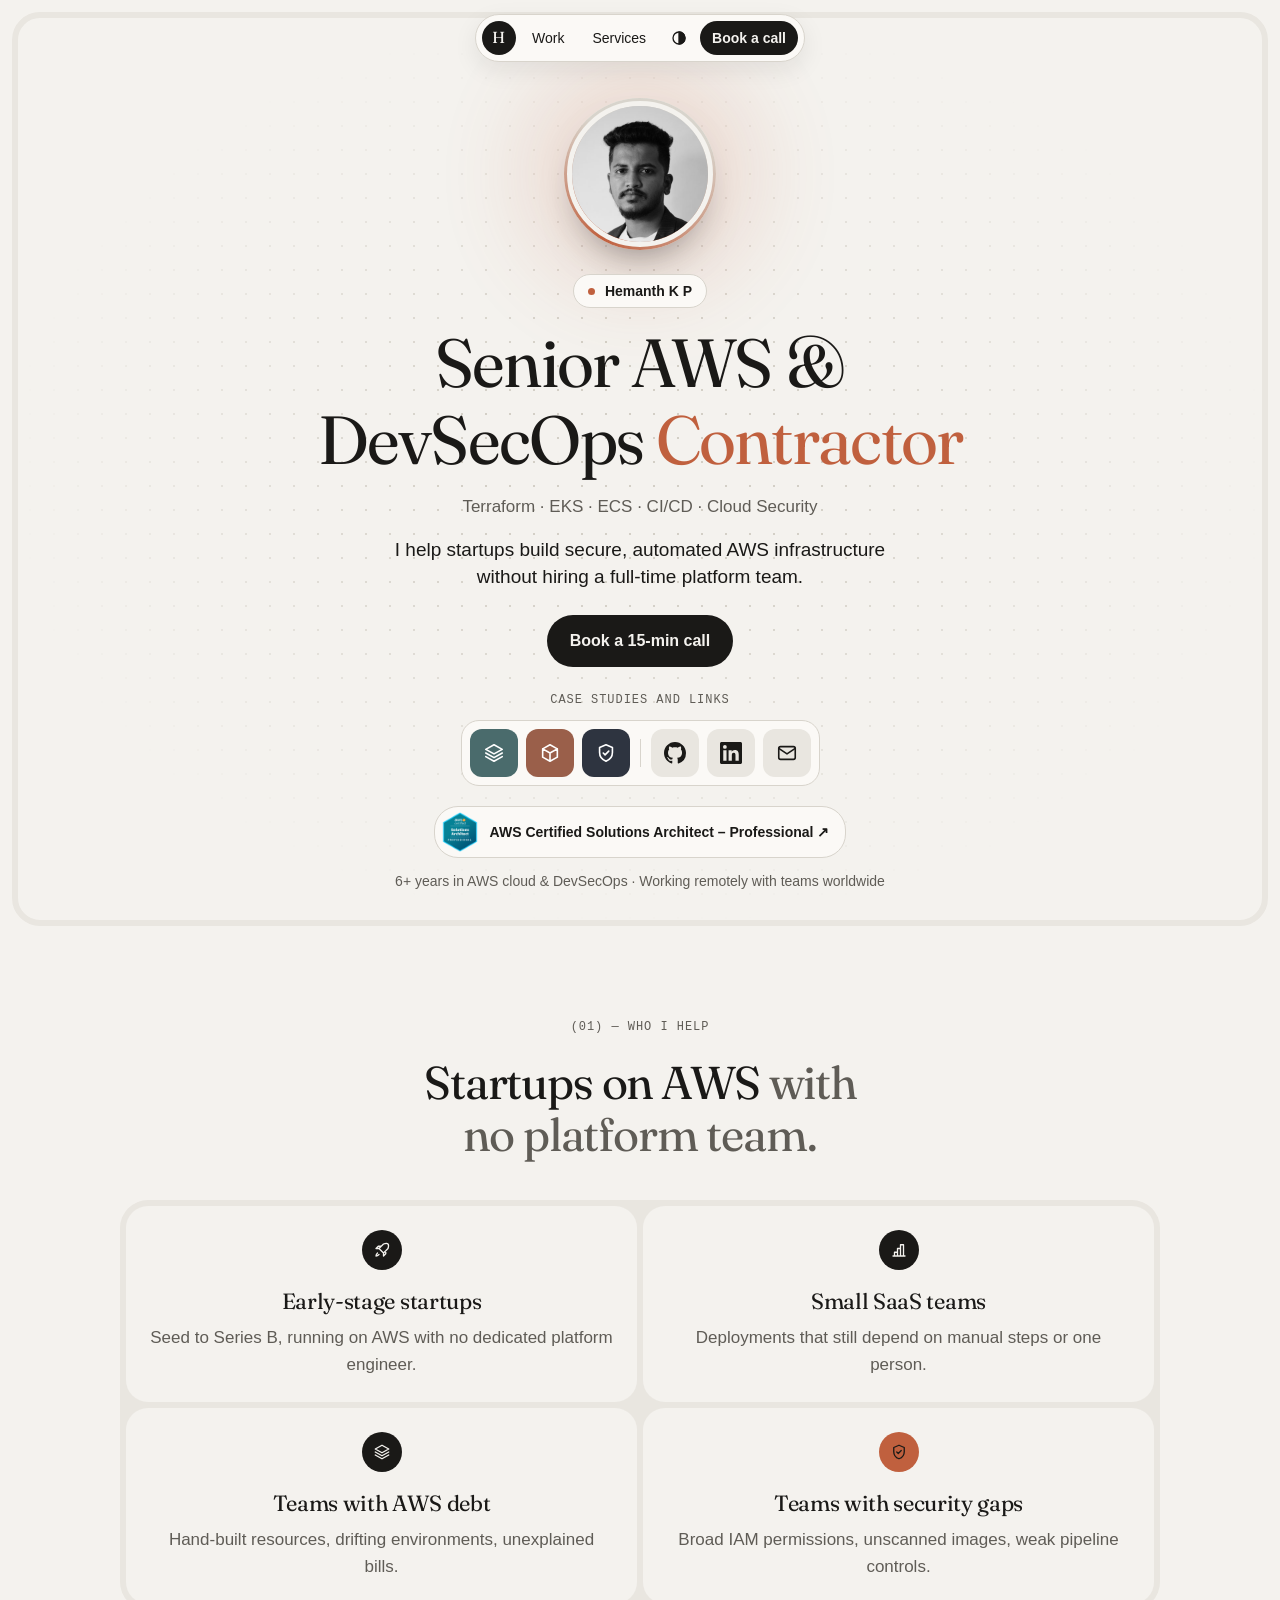
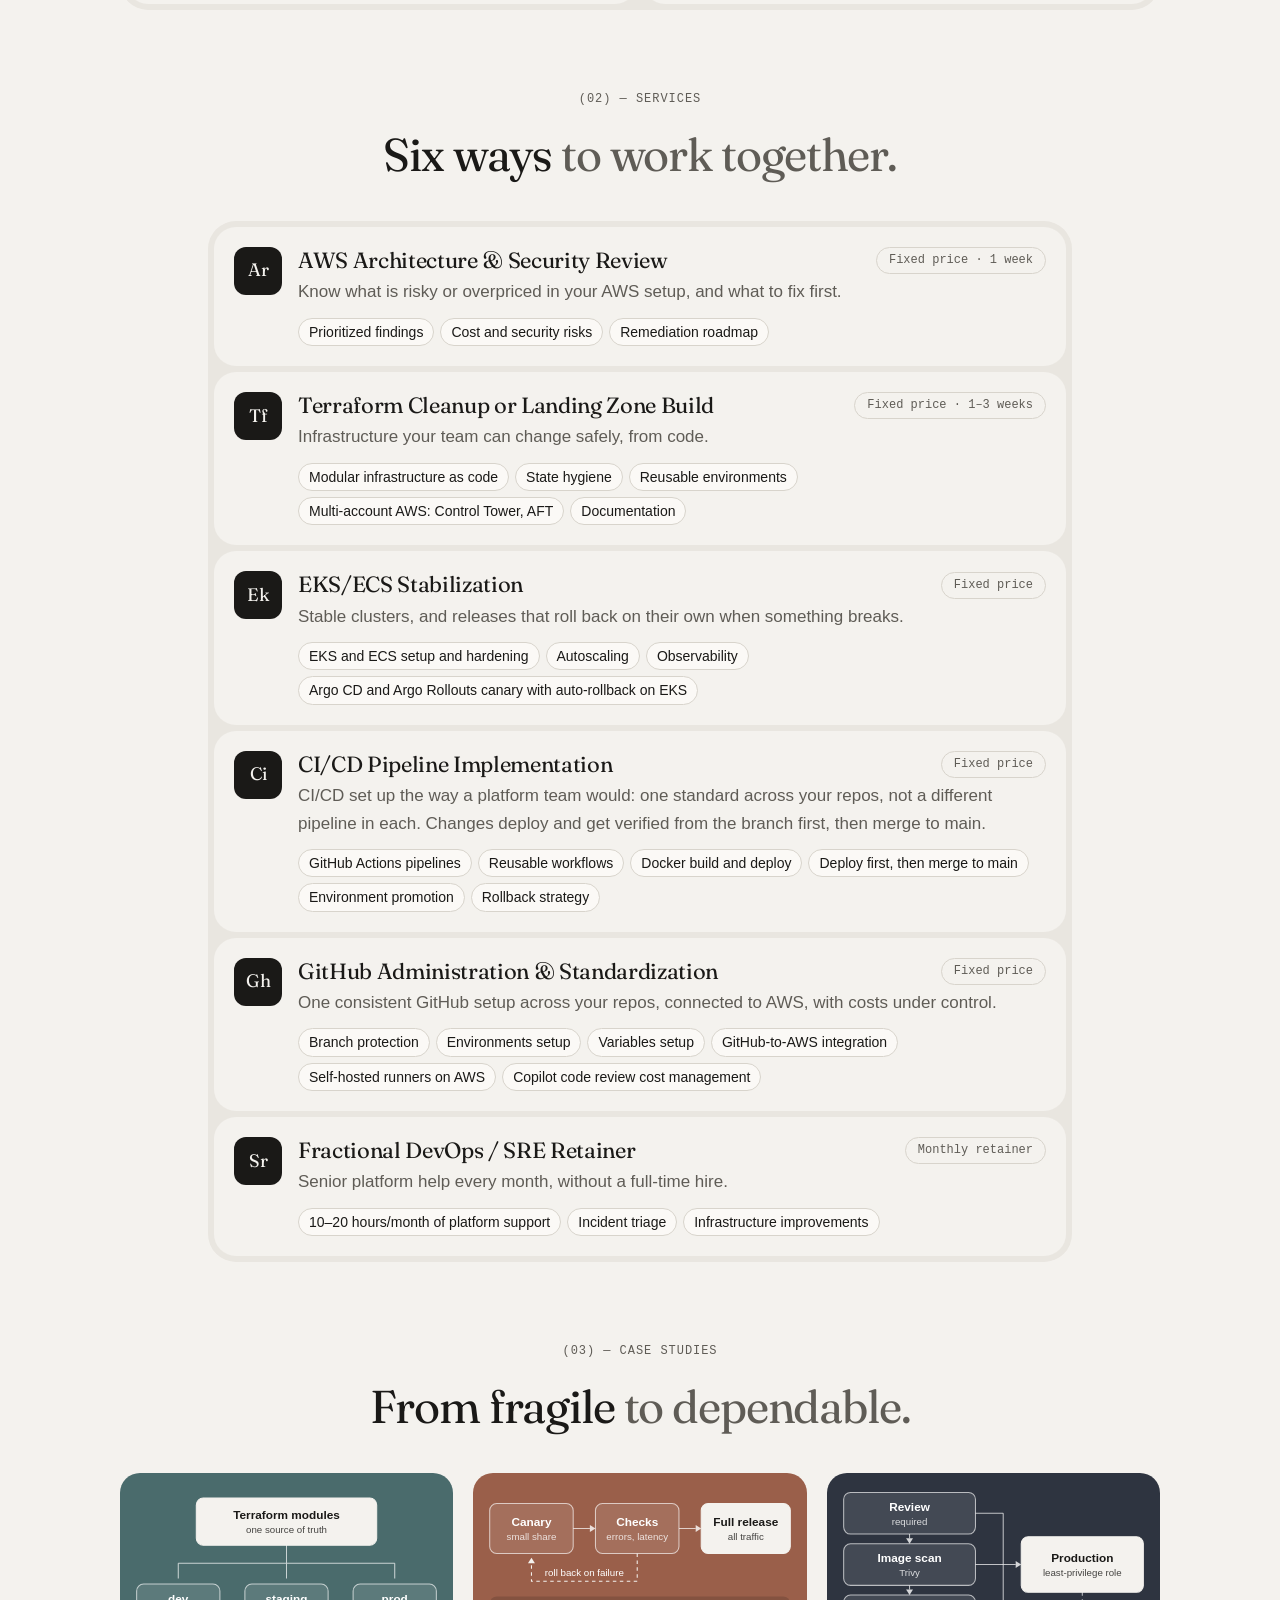
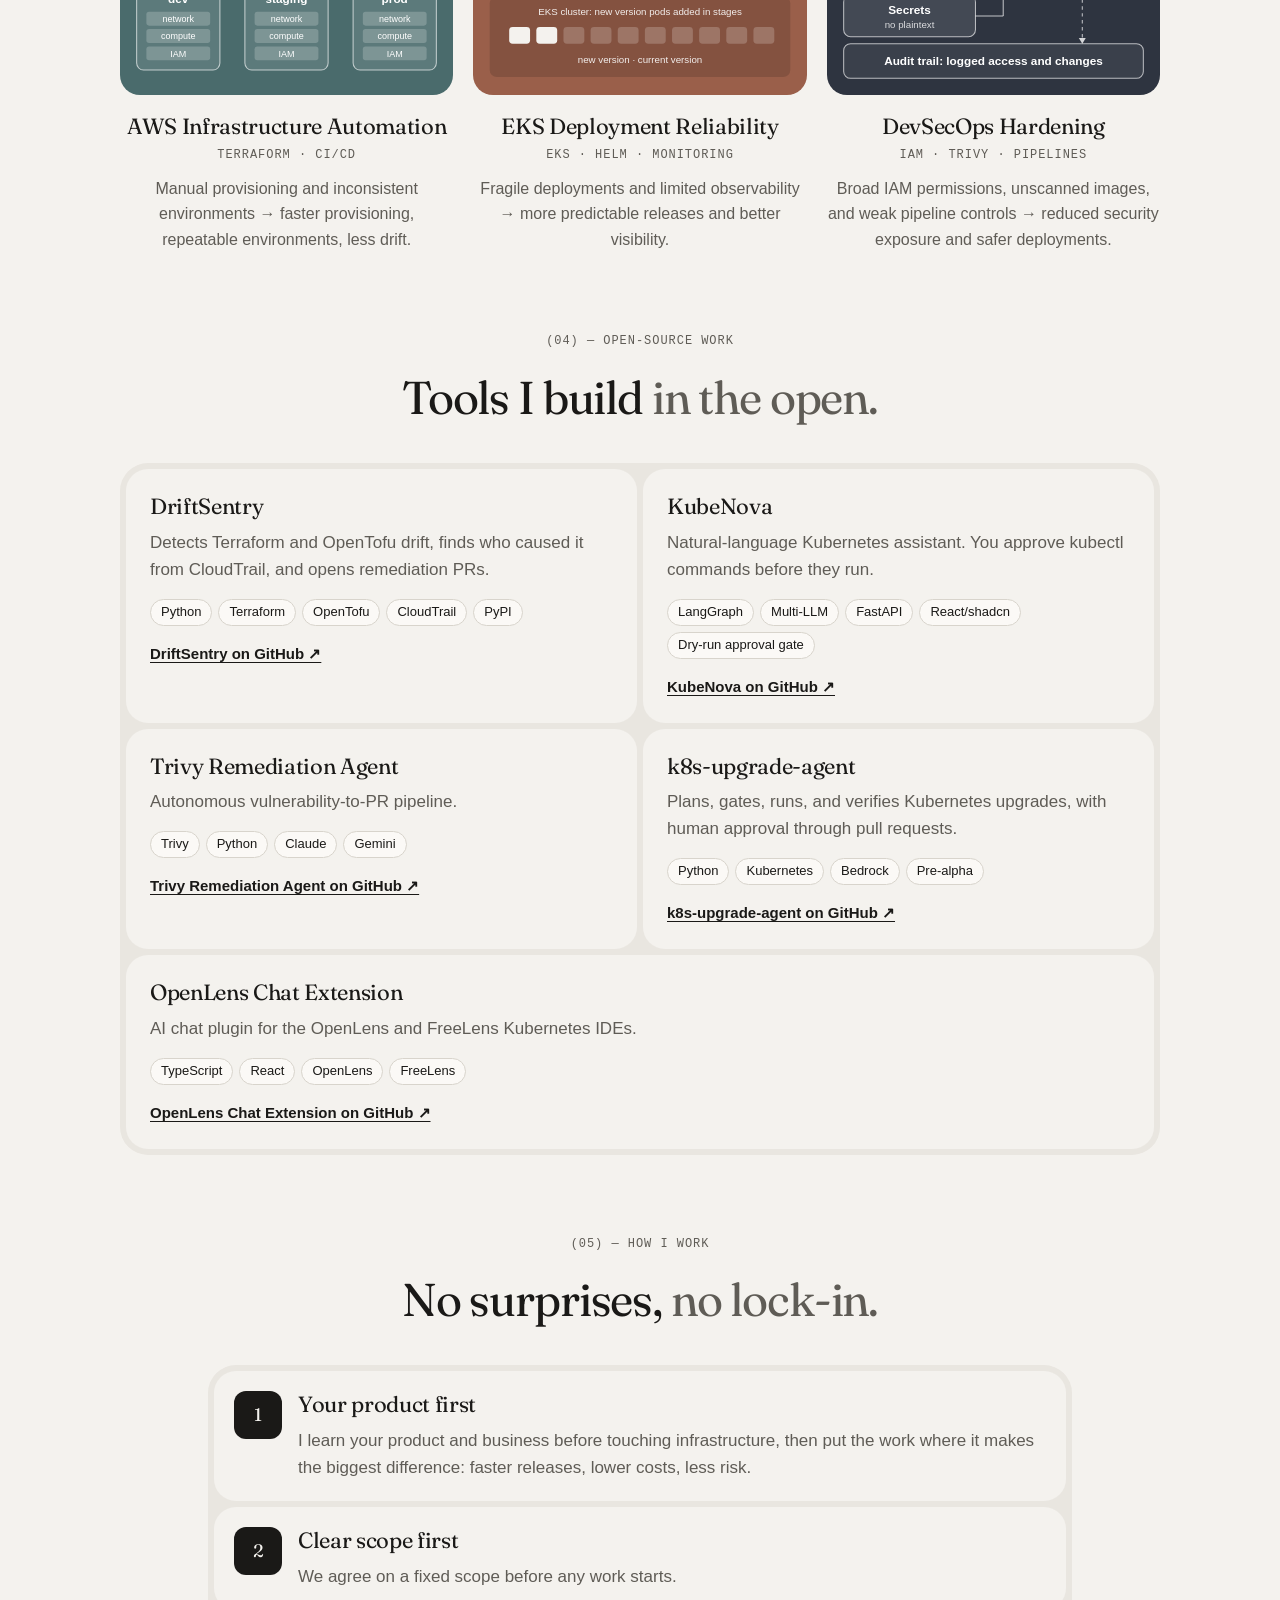
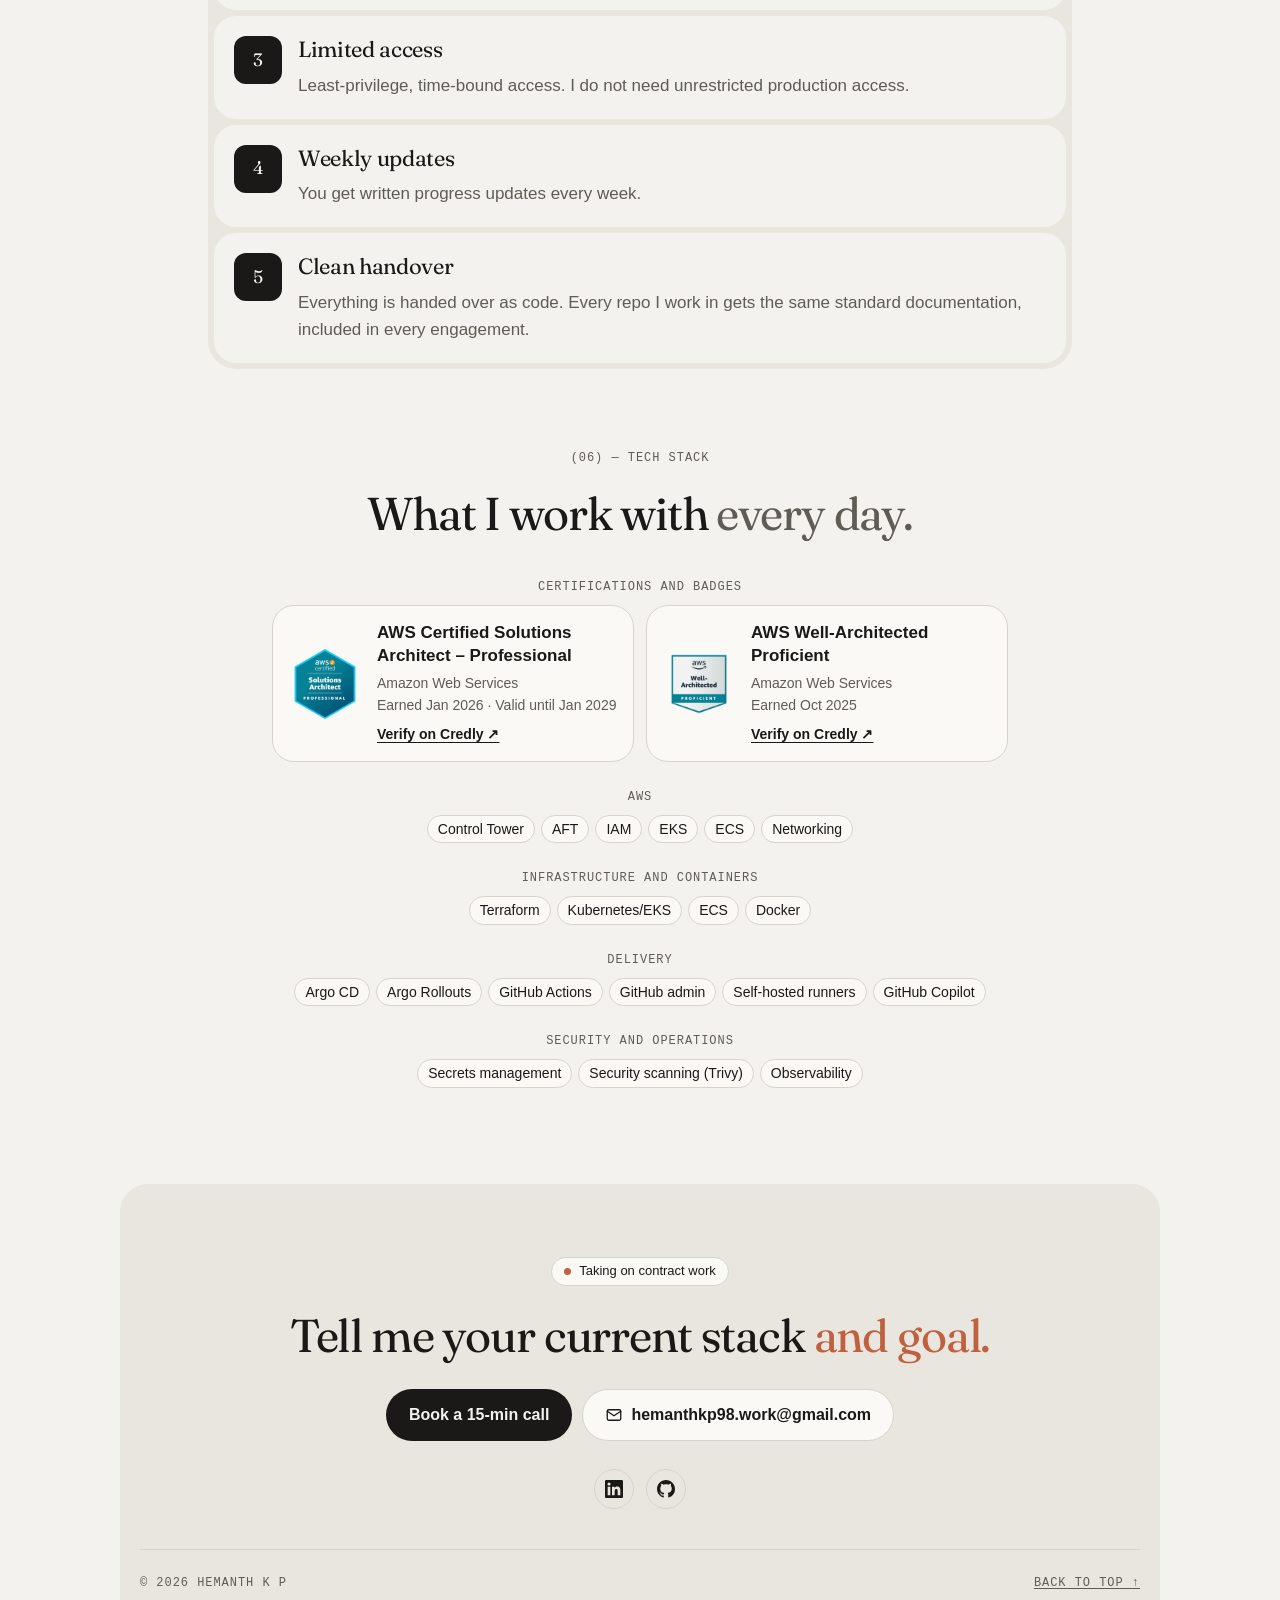
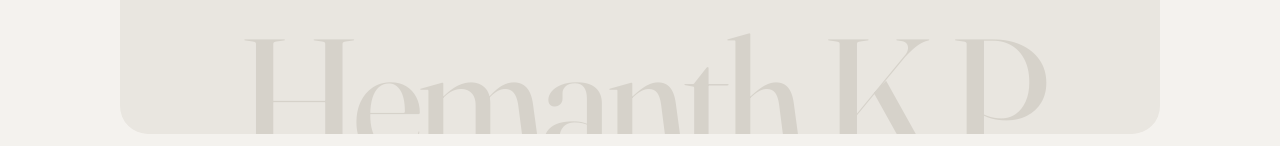
==== commit 8d3be063: "Add AWS certification badges Show the Solutions Architect – Professional badge in the hero, linked t" ====
--- a/index.html
+++ b/index.html
@@ -4,7 +4,7 @@
   <meta charset="utf-8">
   <meta name="viewport" content="width=device-width, initial-scale=1">
   <title>Hemanth K P | Senior AWS &amp; DevSecOps Contractor</title>
-  <meta name="description" content="I help startups build secure, automated AWS infrastructure without hiring a full-time platform team. Terraform, EKS, ECS, CI/CD, and cloud security.">
+  <meta name="description" content="I help startups build secure, automated AWS infrastructure without hiring a full-time platform team. AWS Certified Solutions Architect – Professional. Terraform, EKS, ECS, CI/CD, and cloud security.">
   <meta property="og:type" content="website">
   <meta property="og:site_name" content="Hemanth K P">
   <meta property="og:title" content="Hemanth K P | Senior AWS &amp; DevSecOps Contractor">
@@ -64,6 +64,7 @@
       <li><a href="https://www.linkedin.com/in/hemanth-kp-a13a91185/" aria-label="LinkedIn" title="LinkedIn"><svg class="icon icon-solid" aria-hidden="true"><use href="#i-linkedin"></use></svg></a></li>
       <li><a href="mailto:hemanthkp98.work@gmail.com" aria-label="Email" title="Email"><svg class="icon" aria-hidden="true"><use href="#i-mail"></use></svg></a></li>
     </ul>
+    <a class="credential" href="https://www.credly.com/badges/7b51d8bc-4e3f-4b12-b4fe-174d0296ad7a/public_url" target="_blank" rel="noopener"><img src="assets/img/badge-aws-sa-pro.png" width="40" height="40" alt=""><span>AWS Certified Solutions Architect&nbsp;– Professional <span aria-hidden="true">↗</span></span></a>
     <p class="hero-note">6+ years in AWS cloud &amp; DevSecOps · Working remotely with teams worldwide</p>
   </header>
 
@@ -349,6 +350,27 @@
       </div>
       <div class="stack">
         <div>
+          <h3>Certifications and badges</h3>
+          <ul class="creds">
+            <li class="cred">
+              <img src="assets/img/badge-aws-sa-pro.png" width="72" height="72" loading="lazy" alt="">
+              <div>
+                <p class="cred-name">AWS Certified Solutions Architect&nbsp;– Professional</p>
+                <p class="cred-meta">Amazon Web Services<br><span>Earned Jan 2026</span> · <span>Valid until Jan 2029</span></p>
+                <p class="cred-link"><a href="https://www.credly.com/badges/7b51d8bc-4e3f-4b12-b4fe-174d0296ad7a/public_url" target="_blank" rel="noopener">Verify on Credly ↗</a></p>
+              </div>
+            </li>
+            <li class="cred">
+              <img src="assets/img/badge-aws-well-architected.png" width="72" height="72" loading="lazy" alt="">
+              <div>
+                <p class="cred-name">AWS Well-Architected Proficient</p>
+                <p class="cred-meta">Amazon Web Services<br><span>Earned Oct 2025</span></p>
+                <p class="cred-link"><a href="https://www.credly.com/badges/e6d6804a-a817-4f93-9be7-dea53c453d20/public_url" target="_blank" rel="noopener">Verify on Credly ↗</a></p>
+              </div>
+            </li>
+          </ul>
+        </div>
+        <div>
           <h3>AWS</h3>
           <ul class="chips">
             <li>Control Tower</li>
--- a/assets/css/style.css
+++ b/assets/css/style.css
@@ -431,9 +431,36 @@
   background: var(--border);
 }
 
+/* Certification link under the dock. The badge image is decorative; the text names it. */
+.credential {
+  display: inline-flex;
+  align-items: center;
+  gap: 0.625rem;
+  max-width: 100%;
+  margin-top: 1.25rem;
+  padding: 0.3125rem 1rem 0.3125rem 0.3125rem;
+  border: 1px solid var(--border);
+  border-radius: 1.5rem;
+  background: var(--raised);
+  font-size: 0.875rem;
+  font-weight: 600;
+  text-align: left;
+  text-decoration: none;
+}
+
+.credential:hover {
+  border-color: var(--accent);
+}
+
+.credential img {
+  flex: none;
+  width: 2.5rem;
+  height: 2.5rem;
+}
+
 .hero-note {
   max-width: 34rem;
-  margin: 1rem 0 0;
+  margin: 0.75rem 0 0;
   color: var(--muted);
   font-size: 0.875rem;
 }
@@ -706,6 +733,73 @@
 
 .stack .chips {
   justify-content: center;
+}
+
+.creds {
+  display: grid;
+  gap: 0.75rem;
+  margin: 0;
+  padding: 0;
+  list-style: none;
+}
+
+.cred {
+  display: flex;
+  align-items: center;
+  gap: 1rem;
+  padding: 1rem;
+  border: 1px solid var(--border);
+  border-radius: 1.375rem;
+  background: var(--raised);
+  text-align: left;
+}
+
+.cred img {
+  flex: none;
+  width: 4.5rem;
+  height: 4.5rem;
+}
+
+.cred p {
+  margin: 0;
+}
+
+.cred-name {
+  font-weight: 600;
+  line-height: 1.35;
+}
+
+.cred .cred-meta {
+  margin-top: 0.25rem;
+  color: var(--muted);
+  font-size: 0.875rem;
+}
+
+.cred-meta span {
+  white-space: nowrap;
+}
+
+.cred .cred-link {
+  margin-top: 0.375rem;
+  font-size: 0.875rem;
+  font-weight: 600;
+}
+
+@media (max-width: 420px) {
+  .cred {
+    gap: 0.75rem;
+  }
+
+  .cred img {
+    width: 3.5rem;
+    height: 3.5rem;
+  }
+}
+
+@media (min-width: 680px) {
+  .creds {
+    grid-template-columns: 1fr 1fr;
+  }
 }
 
 /* Closing panel */
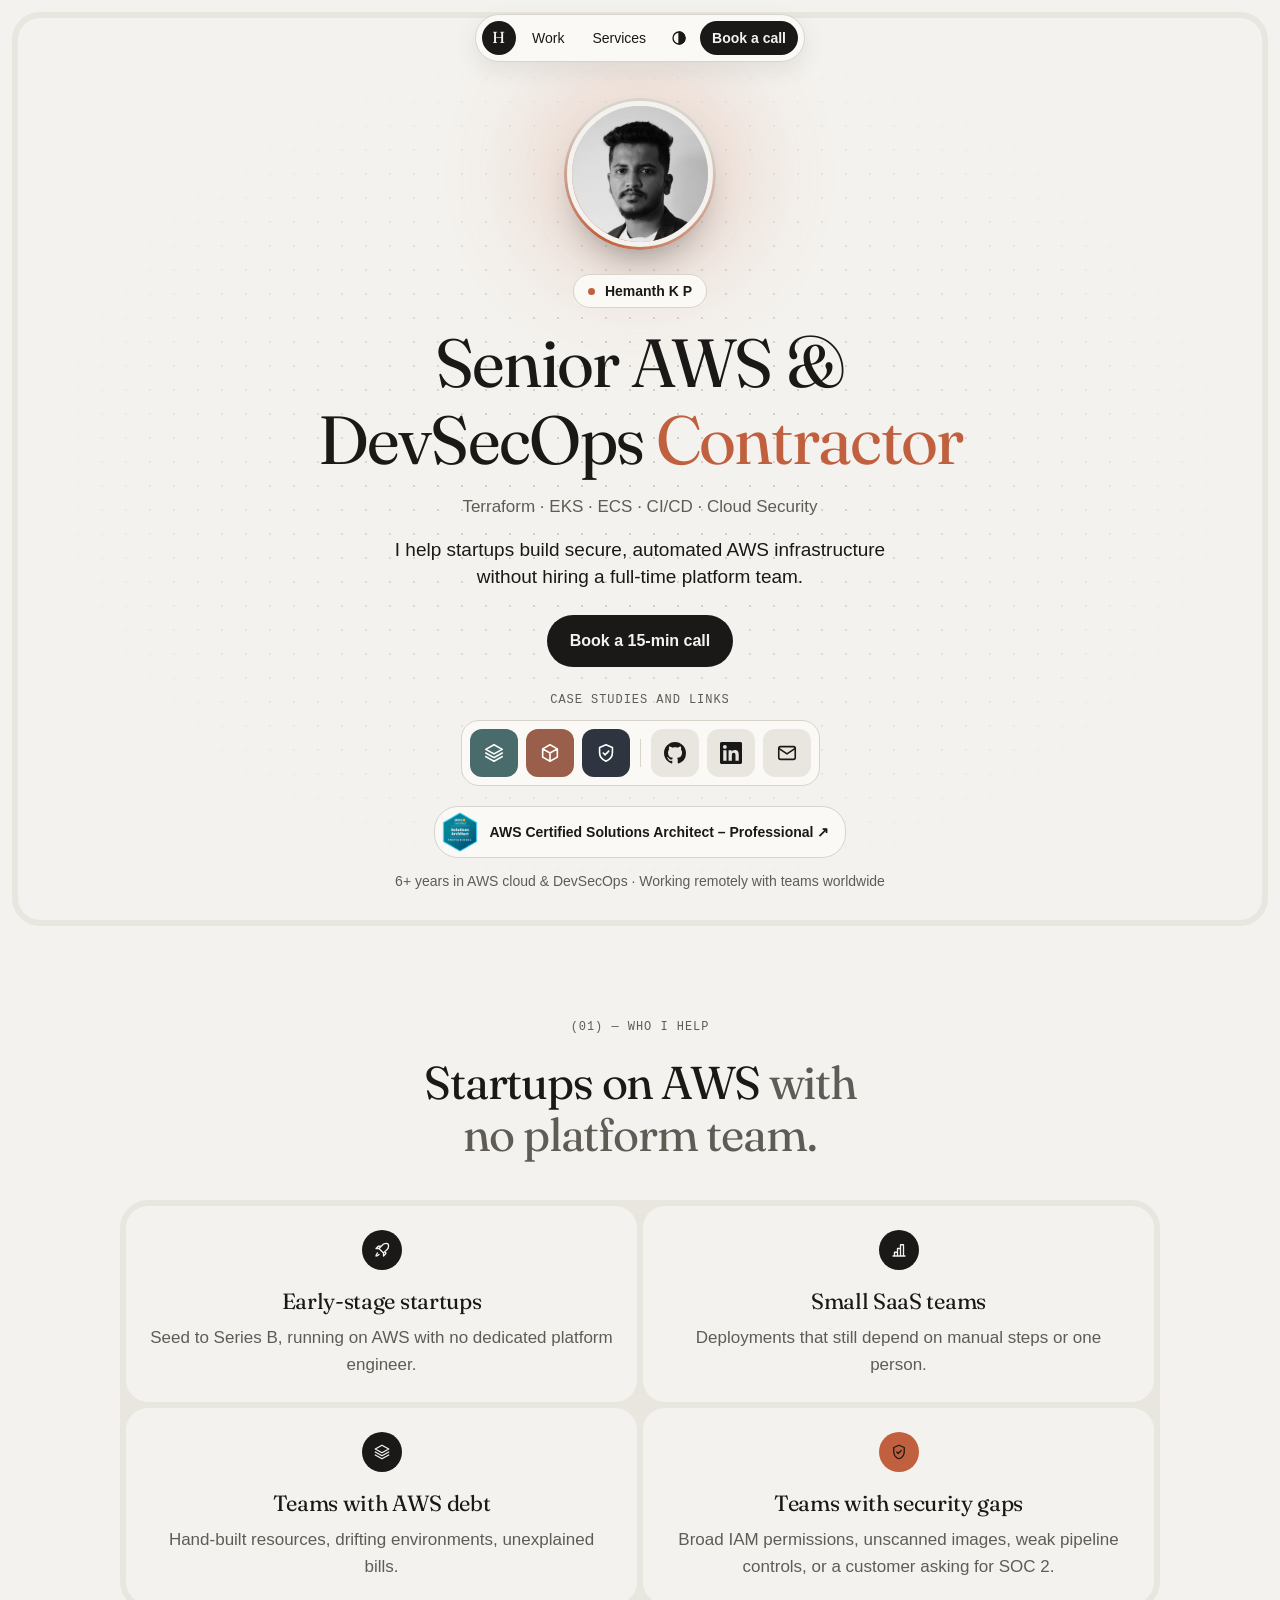
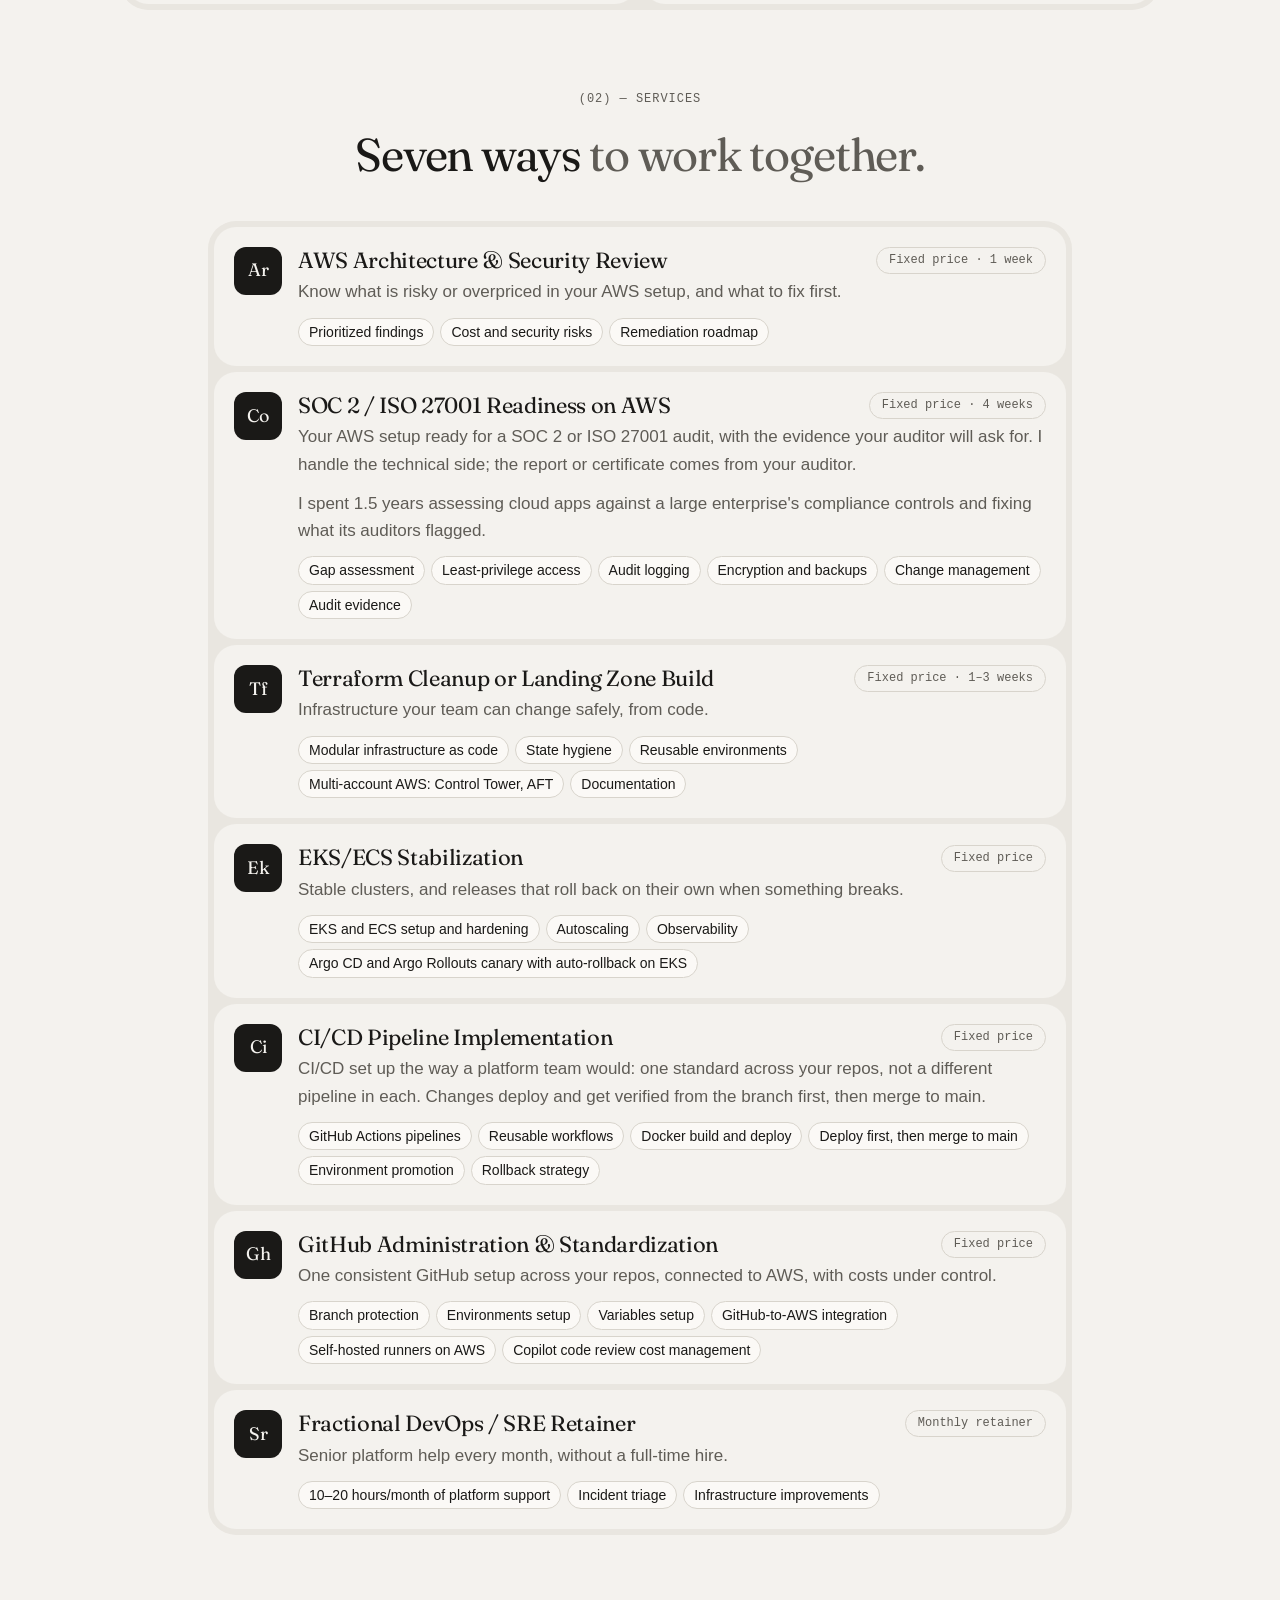
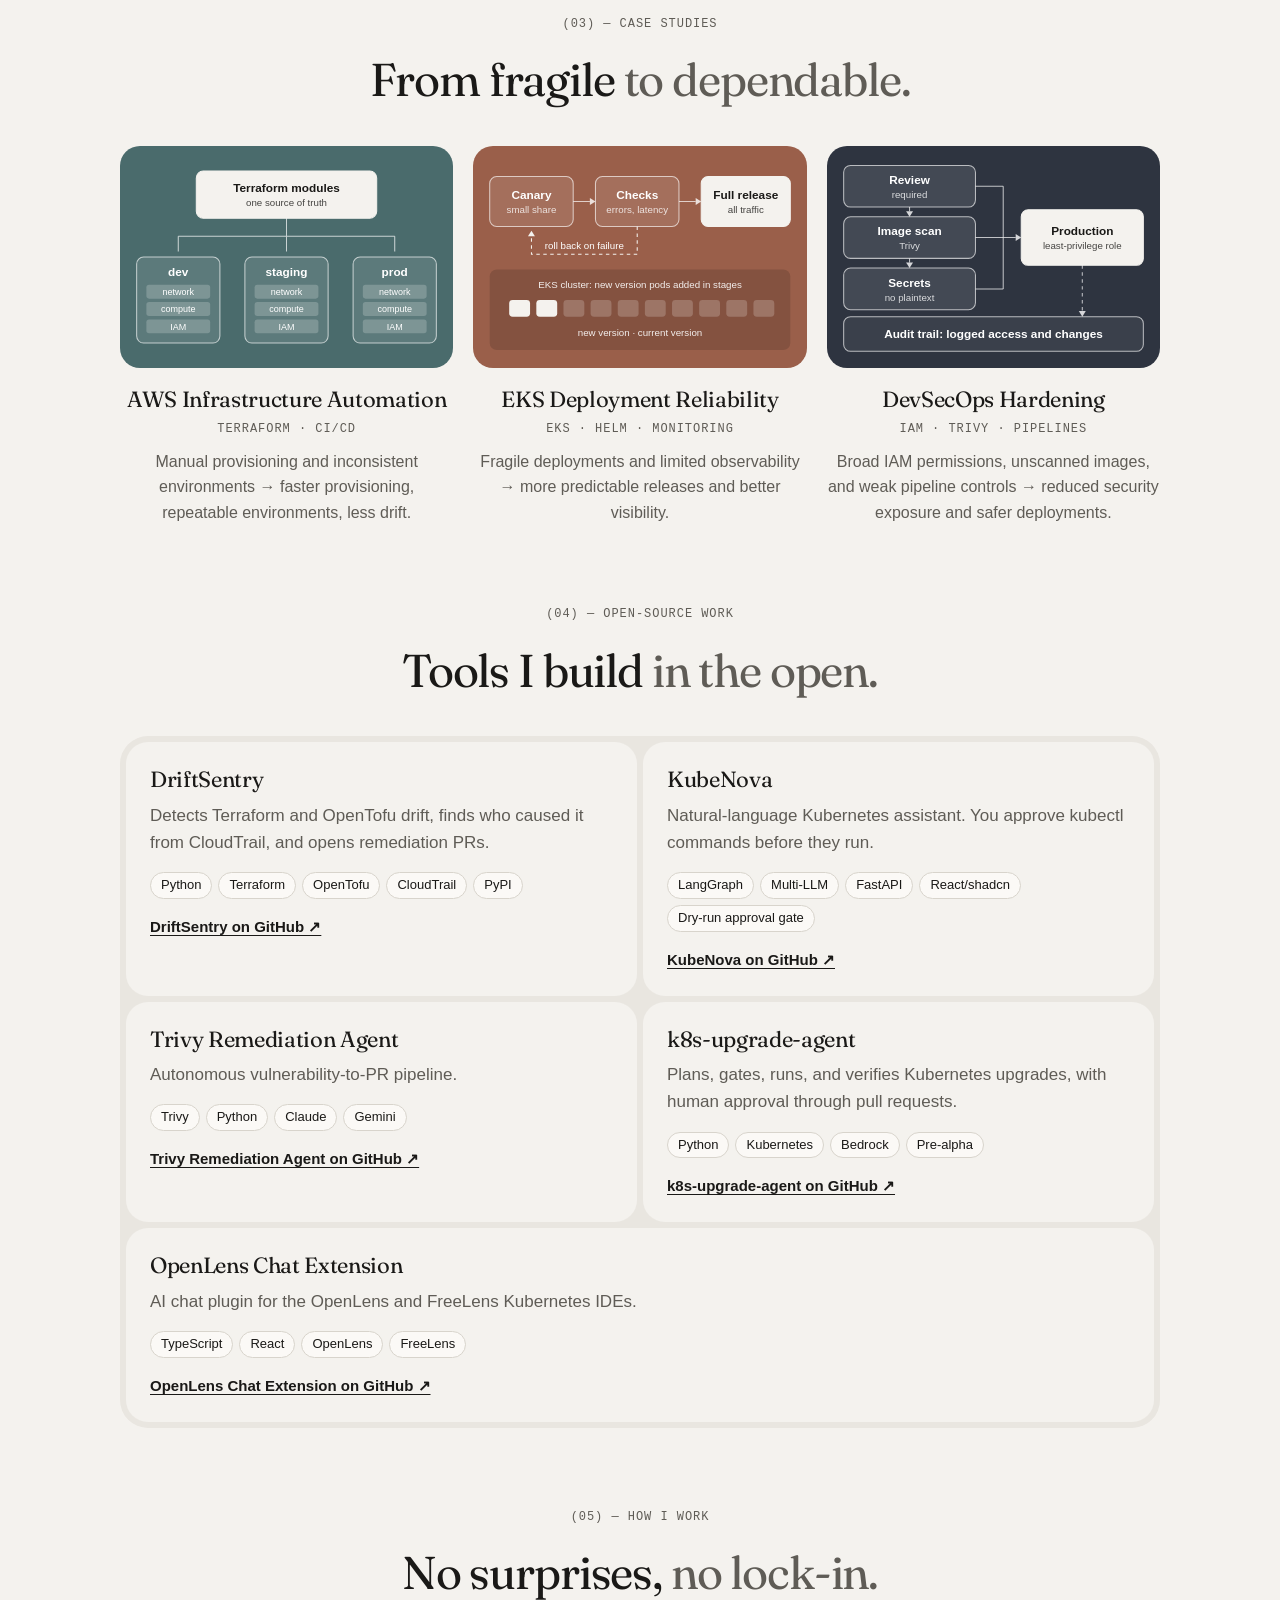
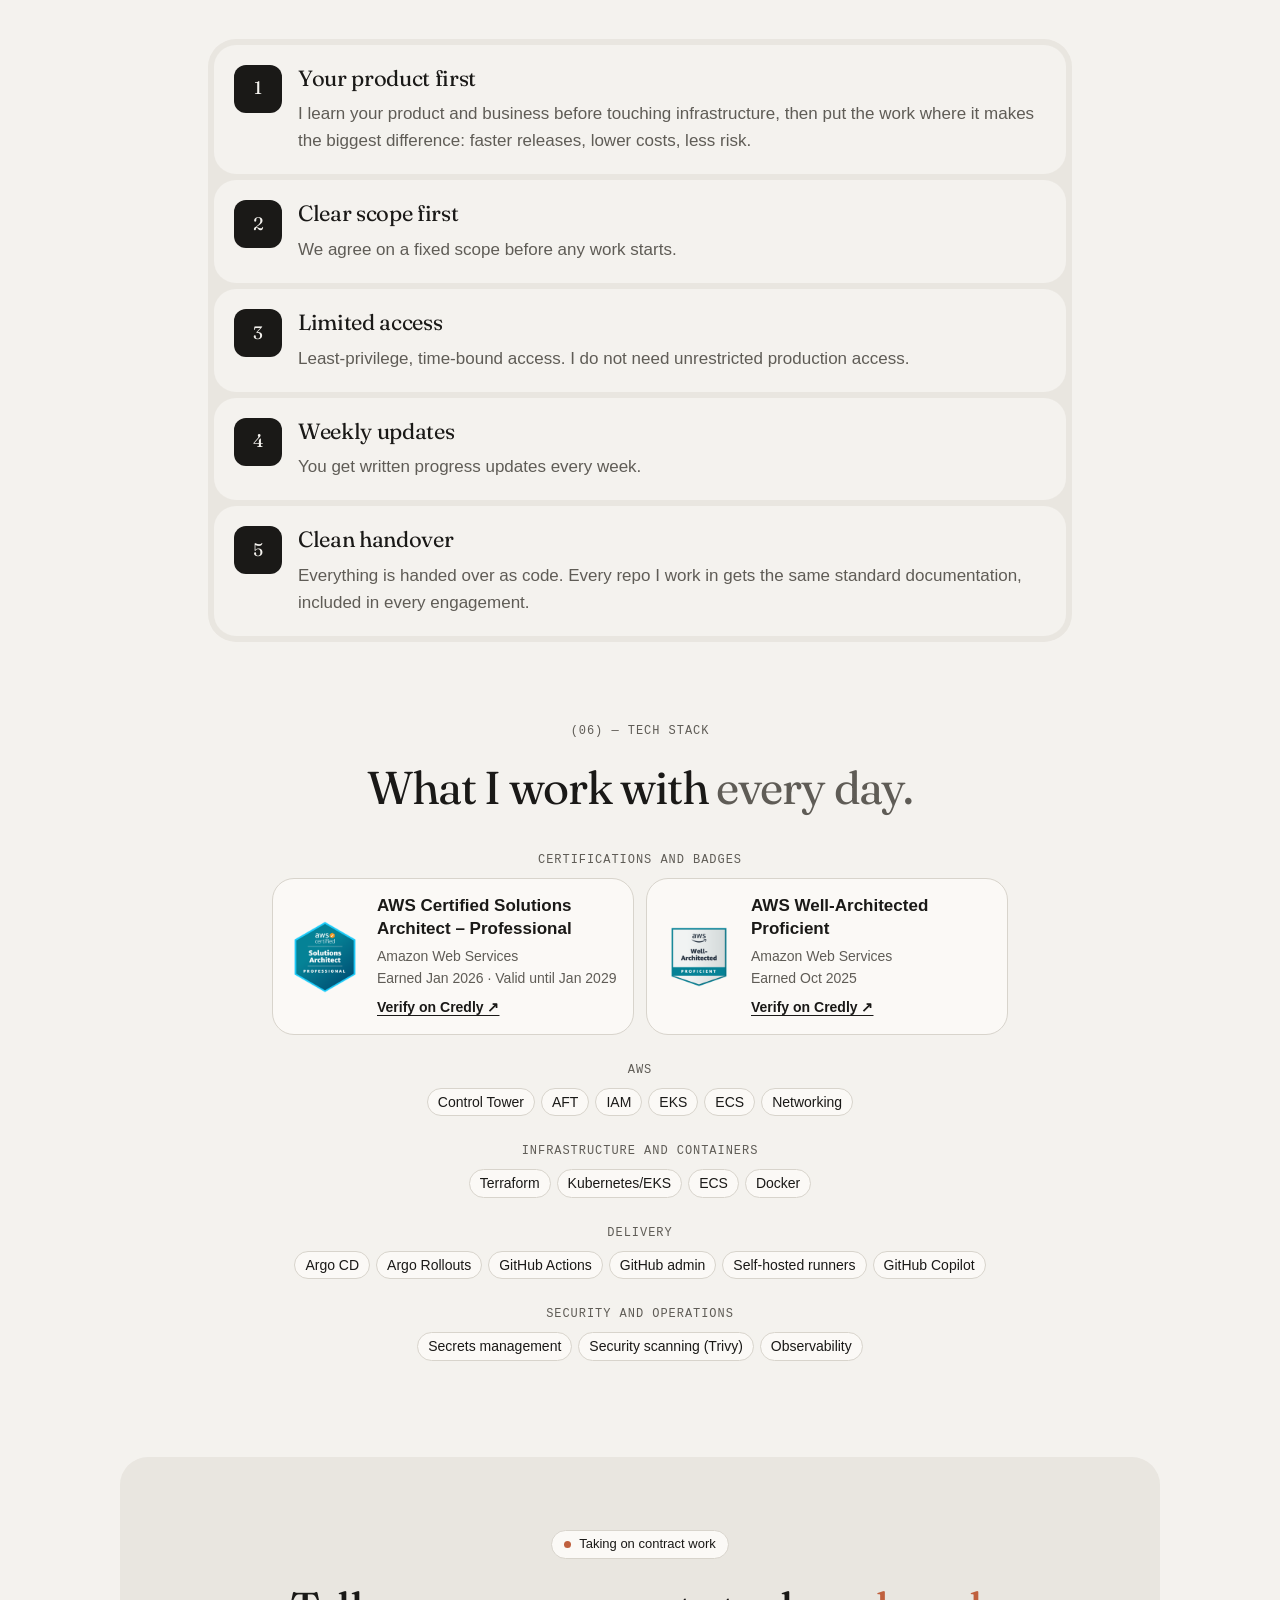
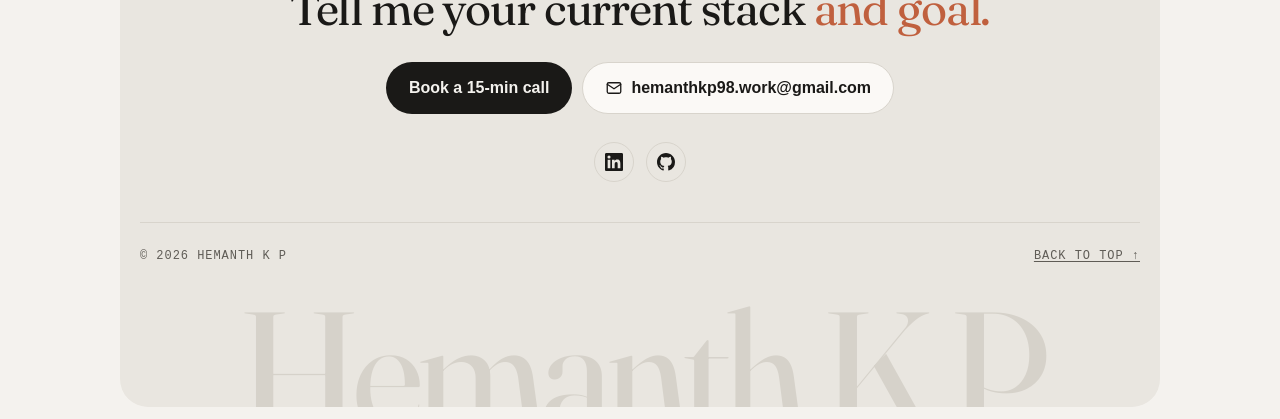
==== commit c3afca65: "Add SOC 2 / ISO 27001 readiness service Add a fixed-price readiness service for the AWS side of a SO" ====
--- a/index.html
+++ b/index.html
@@ -4,7 +4,7 @@
   <meta charset="utf-8">
   <meta name="viewport" content="width=device-width, initial-scale=1">
   <title>Hemanth K P | Senior AWS &amp; DevSecOps Contractor</title>
-  <meta name="description" content="I help startups build secure, automated AWS infrastructure without hiring a full-time platform team. AWS Certified Solutions Architect – Professional. Terraform, EKS, ECS, CI/CD, and cloud security.">
+  <meta name="description" content="I help startups build secure, automated AWS infrastructure without hiring a full-time platform team. AWS Certified Solutions Architect – Professional. Terraform, EKS, ECS, CI/CD, cloud security, and SOC 2 and ISO 27001 readiness.">
   <meta property="og:type" content="website">
   <meta property="og:site_name" content="Hemanth K P">
   <meta property="og:title" content="Hemanth K P | Senior AWS &amp; DevSecOps Contractor">
@@ -93,7 +93,7 @@
         <div class="cell cell-center">
           <div class="circle circle-accent"><svg class="icon" aria-hidden="true"><use href="#i-shield"></use></svg></div>
           <h3>Teams with security gaps</h3>
-          <p>Broad IAM permissions, unscanned images, weak pipeline controls.</p>
+          <p>Broad IAM permissions, unscanned images, weak pipeline controls, or a customer asking for SOC&nbsp;2.</p>
         </div>
       </div>
     </section>
@@ -101,7 +101,7 @@
     <section class="section" id="services" aria-labelledby="services-title">
       <div class="section-head">
         <p class="label">(02) — Services</p>
-        <h2 id="services-title">Six ways <span class="dim">to work together.</span></h2>
+        <h2 id="services-title">Seven ways <span class="dim">to work together.</span></h2>
       </div>
       <div class="tray rows">
         <div class="cell row">
@@ -116,6 +116,25 @@
               <li>Prioritized findings</li>
               <li>Cost and security risks</li>
               <li>Remediation roadmap</li>
+            </ul>
+          </div>
+        </div>
+        <div class="cell row">
+          <div class="tile" aria-hidden="true">Co</div>
+          <div class="row-body">
+            <div class="row-title">
+              <h3>SOC 2 / ISO 27001 Readiness on AWS</h3>
+              <span class="format">Fixed price · 4 weeks</span>
+            </div>
+            <p>Your AWS setup ready for a SOC 2 or ISO 27001 audit, with the evidence your auditor will ask for. I handle the technical side; the report or certificate comes from your auditor.</p>
+            <p>I spent 1.5 years assessing cloud apps against a large enterprise's compliance controls and fixing what its auditors flagged.</p>
+            <ul class="chips">
+              <li>Gap assessment</li>
+              <li>Least-privilege access</li>
+              <li>Audit logging</li>
+              <li>Encryption and backups</li>
+              <li>Change management</li>
+              <li>Audit evidence</li>
             </ul>
           </div>
         </div>
